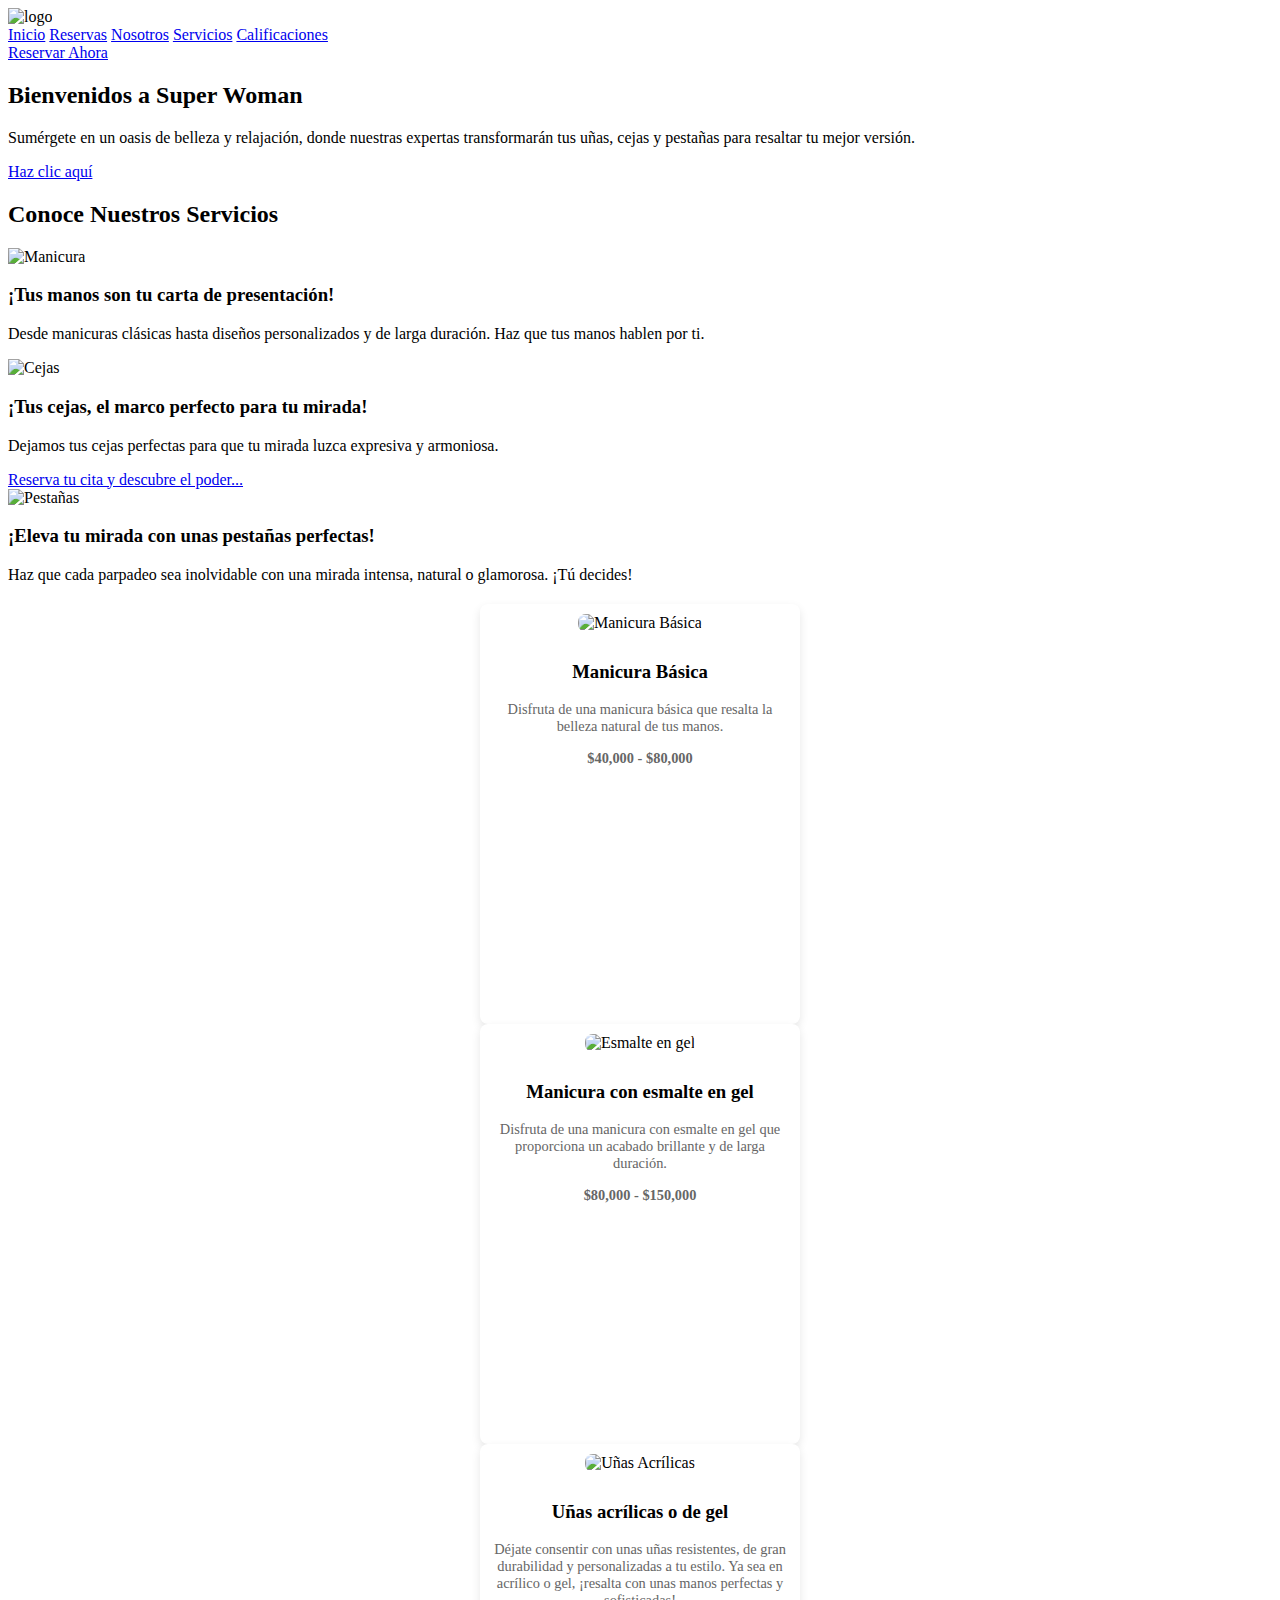
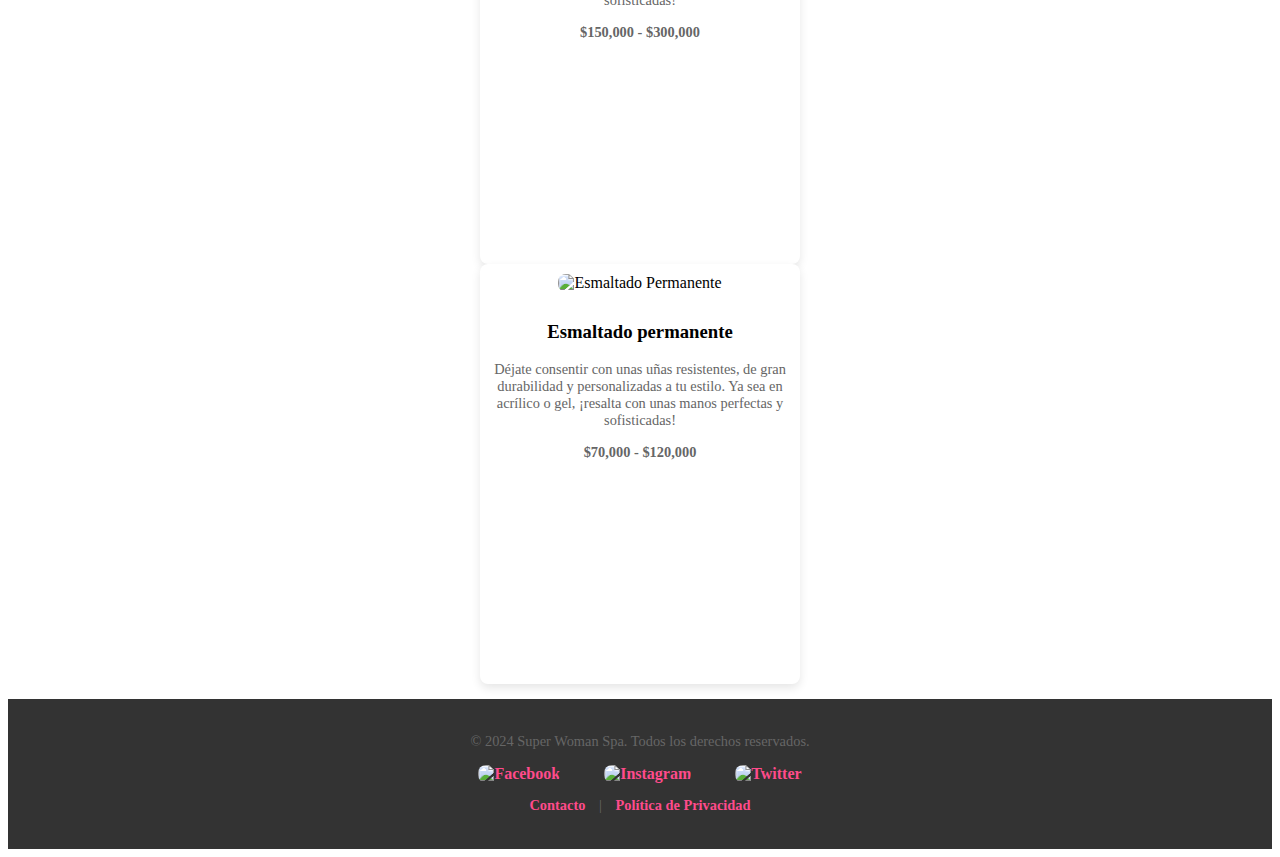
==== index.html @ af76f502 "Cambios en el CSS" ====
<!DOCTYPE html>
<html lang="es">
<head>
    <meta charset="UTF-8">
    <meta name="viewport" content="width=device-width, initial-scale=1.0">
    <title>Super Woman Spa</title>
    <link href="https://db.onlinewebfonts.com/c/a831675c355af267d4dade89bf89e1f2?family=F29LT+Riwaya+Italic" rel="stylesheet">
    <link href="https://db.onlinewebfonts.com/c/19124edd5c00bc200fbe44c474ad012f?family=Source+Serif+Pro" rel="stylesheet">
    <link rel="stylesheet" href="Estilos/estilos.css">
    </head>
<body>

<!-- Encabezado -->
<header>
    <img src="https://raw.githubusercontent.com/MontesTapiero/SuperWoman/refs/heads/main/img/logoTransparente.png" alt="logo">
    <nav>
        <a href="#inicio">Inicio</a>
        <a href="reservas1.html">Reservas</a>
        <a href="nosotros.html">Nosotros</a>
        <a href="servicios.html">Servicios</a>
        <a href="#calificaciones">Calificaciones</a>
    </nav>
    <a href="#reservar" class="btn-reservar">Reservar Ahora</a>
</header>
<!-- Hero Section -->
<nav class="hero">
    <div>
        
        <h2>Bienvenidos a Super Woman</h2>
        <p>Sumérgete en un oasis de belleza y relajación, donde nuestras expertas transformarán tus uñas, cejas y pestañas para resaltar tu mejor versión.</p>
        <a href="#servicios" class="btn-cta">Haz clic aquí</a>
    </div>
</nav>

<!-- Servicios -->
<section id="servicios" class="services-section">
    <h2>Conoce Nuestros Servicios</h2>
    <div class="service-container">
        <div class="service-item">
            <img src="https://raw.githubusercontent.com/MontesTapiero/SuperWoman/refs/heads/main/img/Esmalteconuñas.jpg" alt="Manicura">
            <div>
                <h3>¡Tus manos son tu carta de presentación!</h3>
                <p>Desde manicuras clásicas hasta diseños personalizados y de larga duración. Haz que tus manos hablen por ti.</p>
            </div>
        </div>
        <div class="service-item">
            <img src="https://raw.githubusercontent.com/MontesTapiero/SuperWoman/refs/heads/main/img/Cejas.jpg" alt="Cejas">
            <div>
                <h3>¡Tus cejas, el marco perfecto para tu mirada!</h3>
                <p>Dejamos tus cejas perfectas para que tu mirada luzca expresiva y armoniosa.</p>
                <a href="#reserva-cejas" class="btn-service">Reserva tu cita y descubre el poder...</a>
            </div>
        </div>
        <div class="service-item">
            <img src="https://raw.githubusercontent.com/MontesTapiero/SuperWoman/refs/heads/main/img/Pestañas.jpg" alt="Pestañas">
            <div>
                <h3>¡Eleva tu mirada con unas pestañas perfectas!</h3>
                <p>Haz que cada parpadeo sea inolvidable con una mirada intensa, natural o glamorosa. ¡Tú decides!</p>
            </div>
        </div>
    </div>
</section>
<section class="extra-services">
<section id="servicios" class="services-section">
    <div class="service-container">
        <div class="extra-service-item">
            <img src="https://raw.githubusercontent.com/MontesTapiero/SuperWoman/refs/heads/main/img/ManicureBasico.jpg" alt="Manicura Básica">
            <div>
                <h3>Manicura Básica</h3>
            <!-- Descripción del servicio -->
            <p>Disfruta de una manicura básica que resalta la belleza natural de tus manos.</p>
            <!-- Precio debajo del servicio -->
            <p class="price"><strong>$40,000 - $80,000</strong></p> 
            </div>
        </div>
        <div class="extra-service-item">
            <img src="https://raw.githubusercontent.com/MontesTapiero/SuperWoman/refs/heads/main/img/EsmalteenGel.jpg" alt="Esmalte en gel">
            <div>
                <h3>Manicura con esmalte en gel</h3>
            <!-- Descripción del servicio -->
            <p>Disfruta de una manicura con esmalte en gel que proporciona un acabado brillante y de larga duración.</p>
            <!-- Precio debajo del servicio -->
            <p class="price"><strong>$80,000 - $150,000</strong></p> 
            </div>
        </div>
        <div class="extra-service-item">
            <img src="https://raw.githubusercontent.com/MontesTapiero/SuperWoman/refs/heads/main/img/UñasAcrilicas1.jpg" alt="Uñas Acrílicas">
            <div>
                <h3>Uñas acrílicas o de gel</h3>
            <!-- Descripción del servicio -->
            <p>Déjate consentir con unas uñas resistentes, de gran durabilidad y personalizadas a tu estilo. Ya sea en acrílico o gel, ¡resalta con unas manos perfectas y sofisticadas!</p>
            <!-- Precio debajo del servicio -->
            <p class="price"><strong>$150,000 - $300,000</strong></p> 
            </div>
        </div>
        <div class="extra-service-item">
            <img src="https://raw.githubusercontent.com/MontesTapiero/SuperWoman/refs/heads/main/img/EsmaltadoPermanente.jpg" alt="Esmaltado Permanente">
            <div>
                <h3>Esmaltado permanente</h3>
            <!-- Descripción del servicio -->
            <p>Déjate consentir con unas uñas resistentes, de gran durabilidad y personalizadas a tu estilo. Ya sea en acrílico o gel, ¡resalta con unas manos perfectas y sofisticadas!</p>
            <!-- Precio debajo del servicio -->
            <p class="price"><strong>$70,000 - $120,000</strong></p> 
            </div>
        </div>
    </div>
</section>
<!-- Footer -->
<footer>
    <p>&copy; 2024 Super Woman Spa. Todos los derechos reservados.</p>
    <div class="social-icons">
        <a href="https://facebook.com" target="_blank"><img src="https://upload.wikimedia.org/wikipedia/commons/5/51/Facebook_f_logo_%282019%29.svg" alt="Facebook"></a>
        <a href="https://instagram.com" target="_blank"><img src="https://upload.wikimedia.org/wikipedia/commons/a/a5/Instagram_icon.png" alt="Instagram"></a>
        <a href="https://twitter.com" target="_blank"><img src="https://pbs.twimg.com/media/F1zrsq8XsAUU7Lw?format=jpg&name=large" alt="Twitter"></a>
    </div>
    <p><a href="mailto:contacto@superwomanspa.com">Contacto</a> | <a href="#politica-privacidad">Política de Privacidad</a></p>
</footer>
</body>
</html>
---- Estilos/estilos.css ----
/* Servicios adicionales */
.extra-services {
    display: flex; /* Contenedor flexible */
    gap: 15px; /* Espacio entre los elementos */
    justify-content: space-around; /* Distribuye los elementos de manera uniforme */
    margin-top: 20px; /* Espacio superior */
    flex-wrap: wrap; /* Permite que los elementos se ajusten en varias filas si es necesario */
}
.extra-services .extra-service-item {
    text-align: center; /* Centra el texto */
    background-color: #fff; /* Fondo blanco */
    padding: 10px; /* Relleno dentro del contenedor */
    border-radius: 8px; /* Bordes redondeados */
    width: 300px; /* Ancho fijo para cada elemento */
    height: 400px; /* Altura fija para cada elemento */
    box-shadow: 0 4px 10px rgba(0, 0, 0, 0.1); /* Sombra debajo del elemento */
}
.extra-services img {
    width: 100%; /* Imagen ocupa el ancho completo del contenedor */
    border-radius: 8px; /* Bordes redondeados */
    margin-bottom: 10px; /* Espacio debajo de la imagen */
    height: auto; /* Mantiene la proporción original */
}
.extra-services h4 {
    font-size: 1em; /* Tamaño de fuente */
    font-weight: bold; /* Texto en negrita */
    color: #333; /* Color del título */
}
.extra-services p {
    font-size: 0.9em; /* Tamaño de fuente */
    color: #666; /* Color del texto */
}

/* Estilos para el footer */
footer {
    background-color: #333; /* Fondo oscuro */
    color: #fff; /* Color del texto */
    text-align: center; /* Texto centrado */
    padding: 20px; /* Relleno del footer */
    position: relative; /* Posiciona el footer en relación a su contenedor */
    bottom: 0; /* Coloca el footer en la parte inferior */
    width: 100%; /* Ancho completo de la ventana */
}
footer a {
    color: #ff4b8b; /* Color de los enlaces */
    text-decoration: none; /* Sin subrayado */
    margin: 0 10px; /* Espacio lateral entre enlaces */
    font-weight: bold; /* Negrita */
}
footer a:hover {
    text-decoration: underline; /* Subrayado al pasar el cursor */
}
footer .social-icons img {
    width: 30px; /* Ancho de los íconos sociales */
    margin: 0 10px; /* Espacio entre íconos */
}

/* Navegación */
nav ul {
    display: flex; /* Lista de navegación en línea */
    list-style: none; /* Sin viñetas en la lista */
    padding: 0; /* Sin relleno */
    margin: 0; /* Sin margen */
}
nav ul li {
    margin-left: 20px; /* Espacio entre los elementos de la lista */
}
nav ul li a {
    text-decoration: none; /* Sin subrayado */
    color: #333; /* Color de los enlaces */
}

/* Imagen en Hero */
.hero img {
    width: 100%; /* Imagen ocupa el ancho completo del contenedor */
    height: auto; /* Mantiene la proporción original */
}

/* Texto en Hero */
.hero-text {
    position: absolute; /* Texto sobrepuesto en la imagen */
    top: 50%; /* Centrado verticalmente */
    left: 50%; /* Centrado horizontalmente */
    transform: translate(-50%, -50%); /* Ajusta el texto al centro */
    font-size: 36px; /* Tamaño de fuente */
    font-weight: bold; /* Texto en negrita */
}

/* Barra de búsqueda */
.search-bar {
    position: fixed; /* Barra de búsqueda fija en pantalla */
    top: 20px; /* Distancia desde la parte superior de la pantalla */
    right: 20px; /* Barra al borde derecho */
    display: flex; /* Elementos internos alineados en fila */
    background-color: #fff; /* Fondo blanco */
    border-radius: 20px; /* Bordes redondeados */
    padding: 5px 15px; /* Relleno dentro de la barra */
    box-shadow: 0 4px 8px rgba(0, 0, 0, 0.2); /* Sombra debajo de la barra */
    z-index: 1000; /* La coloca por encima de otros elementos */
    width: 250px; /* Ancho fijo */
}
.search-bar input {
    border: none; /* Sin borde */
    outline: none; /* Sin borde al hacer clic */
    padding: 8px; /* Relleno en el campo de entrada */
    font-size: 1em; /* Tamaño de fuente */
    width: 100%; /* Ocupa todo el ancho disponible */
}
.search-bar button {
    background-color: #ff4b8b; /* Color de fondo del botón */
    color: white; /* Color del texto */
    border: none; /* Sin borde */
    padding: 8px 15px; /* Relleno del botón */
    border-radius: 50%; /* Botón circular */
    cursor: pointer; /* Cursor en forma de mano */
    margin-left: 10px; /* Espacio a la izquierda del botón */
}
.search-bar button:hover {
    background-color: #e0437a; /* Color de fondo en hover */
}

/* Servicios */
.services {
    padding: 20px; /* Relleno de la sección */
    text-align: center; /* Texto centrado */
    display: flex; /* Contenedor flexible */
    flex-direction: column; /* Elementos en columna */
    padding: 1em; /* Relleno */
}
.services h2 {
    font-size: 24px; /* Tamaño de fuente */
    margin-bottom: 20px; /* Espacio debajo del título */
}
.services-container {
    display: flex; /* Contenedor flexible */
    justify-content: center; /* Centra los elementos */
    flex-wrap: wrap; /* Permite el ajuste en múltiples filas */
}
.service-card {
    margin: 10px; /* Espacio alrededor de la tarjeta */
    width: 120px; /* Ancho fijo */
    text-align: center; /* Texto centrado */
}
.service-card img {
    width: 100%; /* Imagen ocupa el ancho completo */
    height: auto; /* Mantiene la proporción */
    border-radius: 10px; /* Bordes redondeados */
}
.service-card p {
    margin-top: 10px; /* Espacio superior */
    font-weight: bold; /* Texto en negrita */
}
.service-details {
    display: flex; /* Contenedor flexible */
    flex-direction: column; /* Elementos en columna */
    align-items: center; /* Alineación centrada */
    margin: 20px 0; /* Espacio vertical alrededor */
}
.service-details .detail {
    background-color: #fff; /* Fondo blanco */
    display: flex; /* Contenedor flexible */
    border-radius: 10px; /* Bordes redondeados */
    overflow: hidden; /* Oculta el contenido desbordado */
    box-shadow: 0 4px 8px rgba(0, 0, 0, 0.2); /* Sombra */
    margin: 10px 0; /* Espacio vertical */
    width: 80%; /* Ancho del contenedor */
}
.service-details img {
    width: 40%; /* Imagen ocupa el 40% del ancho */
    height: auto; /* Mantiene la proporción */
    object-fit: cover; /* Ajusta la imagen a su contenedor */
}
.service-text {
    padding: 15px; /* Relleno de texto */
    width: 60%; /* Texto ocupa el 60% del contenedor */
}
.service-text h3 {
    margin: 0; /* Sin margen superior */
    font-size: 18px; /* Tamaño de fuente */
    color: #333; /* Color del texto */
}
.service-text p {
    font-size: 14px; /* Tamaño de fuente */
    color: #555; /* Color del texto */
}

/* Paginación */
.pagination {
    display: flex; /* Contenedor flexible */
    justify-content: center; /* Centra los elementos */
    margin: 20px 0; /* Espacio alrededor */
}
.pagination a {
    margin: 0 5px; /* Espacio lateral entre enlaces */
    padding: 8px 12px; /* Relleno de cada enlace */
    border: 1px solid #ddd; /* Borde del enlace */
    color: #333; /* Color del texto */
    text-decoration: none; /* Sin subrayado */
    border-radius: 5px; /* Bordes redondeados */
}
.pagination a.active {
    background-color: #ff0077; /* Color de fondo para el enlace activo */
    color: white; /* Color del texto del enlace activo */
}

/* Barra de navegación */
.navbar {
    display: flex; /* Elementos alineados en fila */
    justify-content: space-between; /* Espacio entre los extremos */
    background-color: #333; /* Fondo oscuro */
    padding: 15px 30px; /* Relleno en los extremos */
}
.navbar a {
    color: #fff; /* Color del texto */
    text-decoration: none; /* Sin subrayado */
    padding: 10px 20px; /* Relleno alrededor del enlace */
}
.navbar a:hover {
    background-color: #444; /* Color de fondo en hover */
    border-radius: 5px; /* Bordes redondeados al pasar el cursor */
}

/* Calendario */
.calendar {
    display: grid; /* Contenedor en cuadrícula */
    grid-template-columns: repeat(7, 1fr); /* 7 columnas de igual tamaño */
    gap: 10px; /* Espacio entre los elementos */
    padding: 20px; /* Relleno de la sección */
    background-color: #f7f7f7; /* Fondo claro */
    border-radius: 8px; /* Bordes redondeados */
}
.calendar .day {
    text-align: center; /* Texto centrado */
    padding: 15px; /* Relleno dentro del día */
    background-color: #fff; /* Fondo blanco */
    border-radius: 5px; /* Bordes redondeados */
    box-shadow: 0 2px 5px rgba(0, 0, 0, 0.1); /* Sombra leve */
}
.calendar .day.today {
    background-color: #ff4b8b; /* Fondo para el día actual */
    color: #fff; /* Color del texto en el día actual */
}

/* Breadcrumb (Ruta de navegación) */
.breadcrumb {
    display: flex; /* Contenedor flexible */
    align-items: center; /* Alinea los elementos verticalmente */
    padding: 10px 0; /* Relleno vertical */
    list-style: none; /* Sin viñetas */
}
.breadcrumb li {
    color: #333; /* Color del texto */
    font-size: 0.9em; /* Tamaño de fuente */
}
.breadcrumb li + li::before {
    content: ">"; /* Separador entre elementos */
    margin: 0 5px; /* Espacio alrededor del separador */
    color: #999; /* Color del separador */
}

/* Botones */
.button-primary {
    background-color: #ff0077; /* Fondo principal */
    color: #fff; /* Color del texto */
    border: none; /* Sin borde */
    padding: 10px 20px; /* Relleno dentro del botón */
    border-radius: 25px; /* Bordes redondeados */
    cursor: pointer; /* Cursor en forma de mano */
    font-size: 1em; /* Tamaño de fuente */
}
.button-primary:hover {
    background-color: #e0437a; /* Fondo en hover */
}
.button-secondary {
    background-color: #333; /* Fondo secundario */
    color: #fff; /* Color del texto */
    border: none; /* Sin borde */
    padding: 10px 20px; /* Relleno dentro del botón */
    border-radius: 25px; /* Bordes redondeados */
    cursor: pointer; /* Cursor en forma de mano */
    font-size: 1em; /* Tamaño de fuente */
}
.button-secondary:hover {
    background-color: #444; /* Fondo en hover */
}

/* Formularios */
.form-group {
    display: flex; /* Contenedor flexible */
    flex-direction: column; /* Elementos en columna */
    margin-bottom: 15px; /* Espacio debajo de cada grupo */
}
.form-group label {
    margin-bottom: 5px; /* Espacio debajo de la etiqueta */
    font-weight: bold; /* Texto en negrita */
    color: #333; /* Color de la etiqueta */
}
.form-group input,
.form-group textarea,
.form-group select {
    padding: 10px; /* Relleno interno */
    border: 1px solid #ddd; /* Borde gris claro */
    border-radius: 5px; /* Bordes redondeados */
    font-size: 1em; /* Tamaño de fuente */
}
.form-group input:focus,
.form-group textarea:focus,
.form-group select:focus {
    border-color: #ff4b8b; /* Borde en foco */
    outline: none; /* Sin borde adicional en foco */
}

/* Mensajes de alerta */
.alert {
    padding: 15px; /* Relleno del mensaje */
    margin-bottom: 20px; /* Espacio inferior */
    border-radius: 5px; /* Bordes redondeados */
    color: #fff; /* Color del texto */
}
.alert-success {
    background-color: #28a745; /* Fondo de éxito */
}
.alert-warning {
    background-color: #ffc107; /* Fondo de advertencia */
}
.alert-danger {
    background-color: #dc3545; /* Fondo de error */
}
.alert-info {
    background-color: #17a2b8; /* Fondo de información */
}

/* Tarjetas */
.card {
    background-color: #fff; /* Fondo blanco */
    border-radius: 8px; /* Bordes redondeados */
    box-shadow: 0 4px 8px rgba(0, 0, 0, 0.1); /* Sombra */
    padding: 20px; /* Relleno */
    margin: 10px; /* Margen alrededor de la tarjeta */
}
.card-title {
    font-size: 1.2em; /* Tamaño de fuente del título */
    font-weight: bold; /* Título en negrita */
    margin-bottom: 10px; /* Espacio inferior del título */
    color: #333; /* Color del título */
}
.card-content {
    font-size: 0.9em; /* Tamaño de fuente del contenido */
    color: #666; /* Color del texto */
}
.card-footer {
    text-align: right; /* Alineación a la derecha */
    margin-top: 15px; /* Espacio superior */
}
.card-footer a {
    color: #ff4b8b; /* Color del enlace en el footer */
    text-decoration: none; /* Sin subrayado */
}

/* Media queries para adaptabilidad */
@media (max-width: 768px) {
    .navbar {
        flex-direction: column; /* Elementos en columna en pantallas pequeñas */
        align-items: center; /* Centrados horizontalmente */
    }
    .extra-services {
        flex-direction: column; /* Elementos en columna */
    }
    .services-container {
        flex-direction: column; /* Elementos en columna */
    }
    .service-details {
        flex-direction: column; /* Elementos en columna */
    }
}

/* Estilo básico para la tabla */
table {
    width: 60%; /* Ancho de la tabla en el 60% del contenedor */
    height: 20px; /* Altura mínima */
    border-collapse: collapse; /* Elimina los espacios entre celdas */
    margin: 50px auto 0px auto; /* Centra la tabla horizontalmente y le da margen superior */
    font-family: Arial, sans-serif; /* Fuente de la tabla */
    cursor: pointer; /* Cambia el cursor al pasar el ratón */
}
th, td {
    border: 1px solid #ddd; /* Borde claro alrededor de cada celda */
    text-align: left; /* Alinea el texto a la izquierda */
    padding: 10px; /* Relleno interno en las celdas */
    font-size: 14px; /* Tamaño de fuente */
}
th {
    background-color: #e0437a; /* Color de fondo de las celdas de encabezado */
    color: white; /* Texto blanco en el encabezado */
}
td {
    background-color: #60a3bc; /* Fondo de las celdas de datos */
    color: #e0437a; /* Color del texto */
    width: 150%; /* Ancho específico */
}

/* Asegura que los días y horarios se distribuyan de forma apropiada */
td span {
    display: inline-table; /* Los elementos internos se organizan en tabla */
}

/* Estilo para las filas alternadas */
tr:nth-child(even) {
    background-color: #f2f2f2; /* Fondo claro para filas pares */
}

/* Resalta la fila al pasar el ratón */
tr:hover {
    background-color: #60a3bc; /* Fondo azul en hover */
    color: #fff; /* Texto blanco en hover */
}
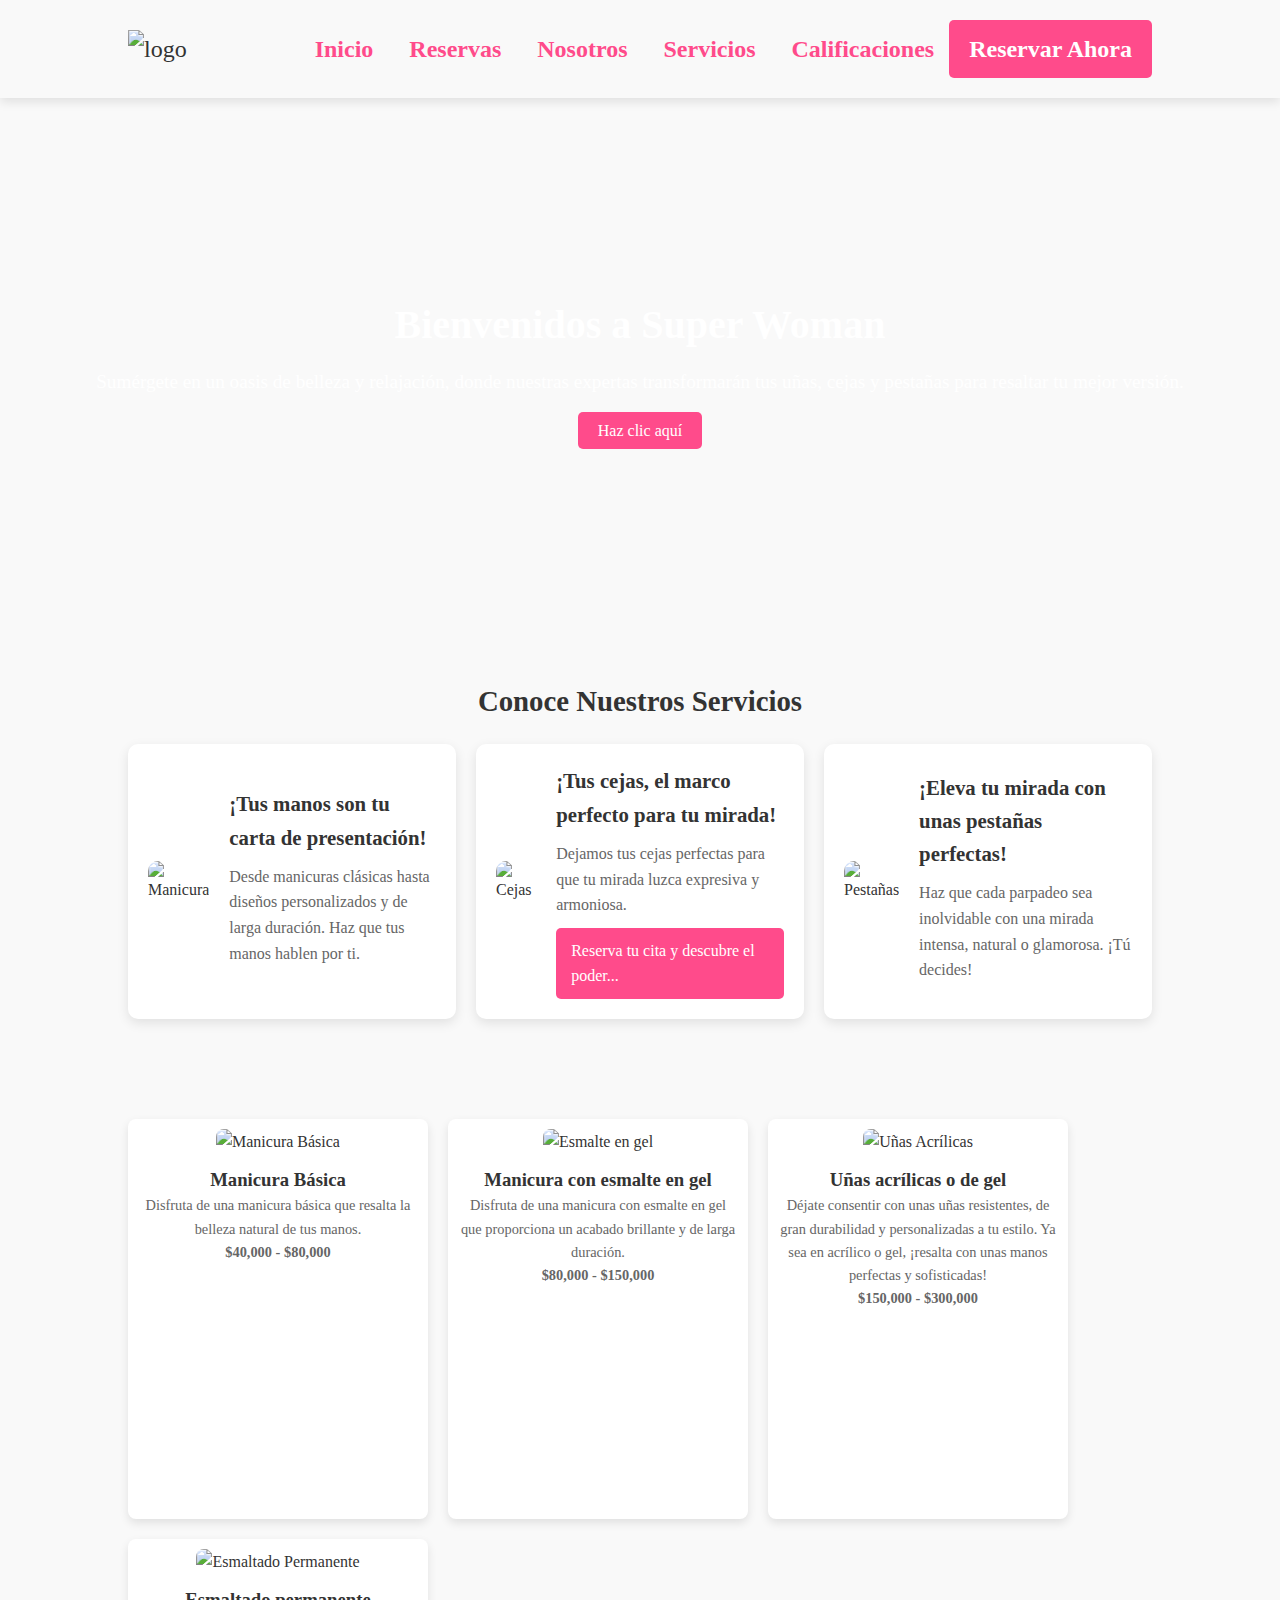
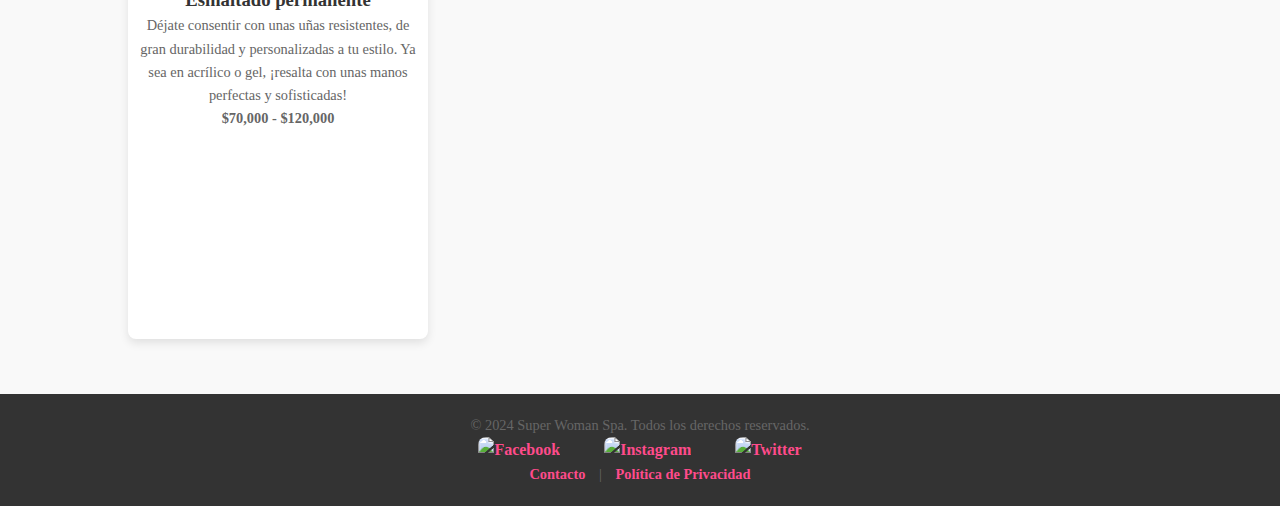
==== commit 4f388892: "imagen nosotros" ====
--- a/index.html
+++ b/index.html
@@ -14,11 +14,11 @@
 <header>
     <img src="https://raw.githubusercontent.com/MontesTapiero/SuperWoman/refs/heads/main/img/logoTransparente.png" alt="logo">
     <nav>
-        <a href="#inicio">Inicio</a>
+        <a href="index.html">Inicio</a>
         <a href="reservas1.html">Reservas</a>
         <a href="nosotros.html">Nosotros</a>
         <a href="servicios.html">Servicios</a>
-        <a href="#calificaciones">Calificaciones</a>
+        <a href="calificaciones.html">Calificaciones</a>
     </nav>
     <a href="#reservar" class="btn-reservar">Reservar Ahora</a>
 </header>
@@ -116,5 +116,4 @@
     <p><a href="mailto:contacto@superwomanspa.com">Contacto</a> | <a href="#politica-privacidad">Política de Privacidad</a></p>
 </footer>
 </body>
-</html>
-
+</html>--- a/Estilos/estilos.css
+++ b/Estilos/estilos.css
@@ -1,3 +1,201 @@
+* {
+    box-sizing: border-box; /* Ajusta el tamaño de los elementos para incluir el padding y el borde en el ancho total */
+    margin: 0; /* Elimina el margen predeterminado de todos los elementos */
+    padding: 0; /* Elimina el relleno predeterminado de todos los elementos */
+}
+body {
+    font-family: "F29LT Riwaya Italic"; /* Define la fuente principal para el cuerpo del documento */
+    background-color: #f9f9f9; /* Color de fondo para toda la página */
+    color: #333; /* Color de texto general */
+    line-height: 1.6; /* Altura de línea para mejorar la legibilidad */
+}
+p {
+    font-family: "Source Serif Pro"; /* Fuente específica para los párrafos */
+}
+
+/* Encabezado */
+header {
+    font-size: 24px; /* Tamaño de fuente para el encabezado */
+    display: flex; /* Define un diseño de contenedor flexible */
+    justify-content: space-between; /* Espacia los elementos en los extremos del contenedor */
+    align-items: center; /* Alinea verticalmente los elementos al centro */
+    padding: 20px 10%; /* Relleno alrededor del encabezado, con márgenes laterales del 10% */
+    background: transparent; /* Hace que el fondo sea completamente transparente */
+    box-shadow: 0 4px 10px rgba(0, 0, 0, 0.1); /* Sombra sutil debajo del encabezado */
+    position: static;
+    top: 0; /* Fija el encabezado en la parte superior de la página */
+    left: 0; /* Alinea el encabezado al borde izquierdo */
+    width: 100%; /* Ocupa todo el ancho de la ventana */
+    z-index: 1000; /* Garantiza que el encabezado esté por encima de otros elementos */
+}
+header h1 {
+    font-size: 1.5em; /* Tamaño de fuente para el título en el encabezado */
+    font-weight: bold; /* Estilo de fuente en negrita */
+    color: #333; /* Color del título */
+}
+header nav {
+    margin-left: auto; /* Empuja el elemento nav hacia la izquierda */
+}
+header nav a {
+    margin: 0 15px; /* Espacio entre los enlaces de navegación */
+    text-decoration: none; /* Quita el subrayado de los enlaces */
+    color: #ff4b8b; /* Color de los enlaces de navegación */
+    font-weight: bold; /* Estilo de fuente en negrita */
+}
+header img {
+    max-width: 100%; /* Ajusta la imagen a su contenedor */
+    height: auto; /* Mantiene la proporción original de la imagen */
+    margin-right: 20px; /* Espacio entre el logo y la navegación */
+}
+.btn-reservar {
+    padding: 10px 20px; /* Relleno del botón */
+    background-color: #ff4b8b; /* Color de fondo */
+    color: #fff; /* Color del texto */
+    border: none; /* Elimina el borde */
+    border-radius: 5px; /* Bordes redondeados */
+    cursor: pointer; /* Muestra el puntero en forma de mano */
+    text-decoration: none; /* Sin subrayado */
+    font-weight: bold; /* Texto en negrita */
+}
+
+/* Hero */
+.hero {
+    background-image: url('https://raw.githubusercontent.com/MontesTapiero/SuperWoman/refs/heads/main/img/PrincipalSPA.jpg'); /* Imagen de fondo */
+    background-size: cover; /* La imagen cubre toda la sección */
+    background-position: center; /* Centra la imagen */
+    height: 60vh; /* Altura del 60% de la ventana */
+    display: flex; /* Diseño flexible */
+    align-items: center; /* Alineación vertical centrada */
+    justify-content: center; /* Alineación horizontal centrada */
+    color: #fff; /* Color del texto */
+    text-align: center; /* Texto centrado */
+    padding: 20px; /* Relleno de la sección */
+}
+.hero .hero-image {
+    position: absolute; /* Posiciona la imagen en relación al contenedor */
+    top: 0; /* Alineación superior */
+    left: 0; /* Alineación izquierda */
+    width: 100%; /* Ancho completo */
+    height: 100%; /* Altura completa */
+    object-fit: cover; /* Cubre toda el área del contenedor */
+    z-index: -1; /* Coloca la imagen en el fondo */
+}
+.hero h2 {
+    font-size: 2.5em; /* Tamaño de fuente para el título */
+    font-weight: bold; /* Negrita */
+    margin-bottom: 10px; /* Espacio debajo del título */
+}
+.hero p {
+    font-size: 1.2em; /* Tamaño de fuente para el párrafo */
+    margin-bottom: 20px; /* Espacio debajo del párrafo */
+    color: #fff; /* Color del texto */
+}
+.hero .btn-cta {
+    padding: 10px 20px; /* Relleno del botón */
+    background-color: #ff4b8b; /* Color de fondo */
+    color: #fff; /* Color del texto */
+    border: none; /* Sin borde */
+    border-radius: 5px; /* Bordes redondeados */
+    cursor: pointer; /* Cursor en forma de mano */
+    text-decoration: none; /* Sin subrayado */
+}
+
+/* Jungla */
+.jungla {
+    background-image: url('https://raw.githubusercontent.com/MontesTapiero/SuperWoman/refs/heads/main/img/nosotros.jpg'); /* Imagen de fondo */
+    background-size: cover; /* La imagen cubre toda la sección */
+    background-position: center; /* Centra la imagen */
+    height: 60vh; /* Altura del 60% de la ventana */
+    display: flex; /* Diseño flexible */
+    align-items: center; /* Alineación vertical centrada */
+    justify-content: center; /* Alineación horizontal centrada */
+    color: #fff; /* Color del texto */
+    text-align: center; /* Texto centrado */
+    padding: 20px; /* Relleno de la sección */
+}
+.jungla .jungla-image {
+    position: absolute; /* Posiciona la imagen en relación al contenedor */
+    top: 0; /* Alineación superior */
+    left: 0; /* Alineación izquierda */
+    width: 100%; /* Ancho completo */
+    height: 100%; /* Altura completa */
+    object-fit: cover; /* Cubre toda el área del contenedor */
+    z-index: -1; /* Coloca la imagen en el fondo */
+}
+.jungla h2 {
+    font-size: 2.5em; /* Tamaño de fuente para el título */
+    font-weight: bold; /* Negrita */
+    margin-bottom: 10px; /* Espacio debajo del título */
+}
+.jungla p {
+    font-size: 1.2em; /* Tamaño de fuente para el párrafo */
+    margin-bottom: 20px; /* Espacio debajo del párrafo */
+    color: #fff; /* Color del texto */
+}
+.jungla .btn-cta {
+    padding: 10px 20px; /* Relleno del botón */
+    background-color: #ff4b8b; /* Color de fondo */
+    color: #fff; /* Color del texto */
+    border: none; /* Sin borde */
+    border-radius: 5px; /* Bordes redondeados */
+    cursor: pointer; /* Cursor en forma de mano */
+    text-decoration: none; /* Sin subrayado */
+}
+
+/* Sección de servicios */
+.services-section {
+    padding: 40px 10%; /* Relleno para la sección */
+    text-align: center; /* Texto centrado */
+}
+.services-section h2 {
+    font-size: 1.8em; /* Tamaño de fuente */
+    margin-bottom: 20px; /* Espacio debajo del título */
+    font-weight: bold; /* Negrita */
+    color: #333; /* Color del título */
+}
+.service-container {
+    display: flex; /* Contenedor flexible */
+    flex-wrap: wrap; /* Permite que los elementos se ajusten en múltiples filas */
+    gap: 20px; /* Espacio entre los elementos */
+}
+.service-item {
+    background-color: #fff; /* Fondo blanco */
+    border-radius: 10px; /* Bordes redondeados */
+    flex: 1 1 calc(33.333% - 20px); /* Elementos con ancho ajustable */
+    padding: 20px; /* Relleno del contenedor */
+    box-shadow: 0 4px 12px rgba(0, 0, 0, 0.1); /* Sombra del contenedor */
+    text-align: left; /* Texto alineado a la izquierda */
+    display: flex; /* Contenedor flexible */
+    align-items: center; /* Elementos centrados verticalmente */
+    gap: 20px; /* Espacio entre los elementos internos */
+}
+.service-item img {
+    width: 30%; /* Ancho del 30% del contenedor */
+    height: auto; /* Mantiene la proporción */
+    border-radius: 10px; /* Bordes redondeados */
+    max-width: 100%; /* Limita el ancho al contenedor */
+}
+.service-item h3 {
+    font-size: 1.3em; /* Tamaño de fuente */
+    font-weight: bold; /* Negrita */
+    margin-bottom: 10px; /* Espacio debajo del título */
+    color: #333; /* Color del título */
+}
+.service-item p {
+    font-size: 1em; /* Tamaño de fuente */
+    color: #666; /* Color del texto */
+    margin-bottom: 10px; /* Espacio debajo del párrafo */
+}
+.btn-service {
+    background-color: #ff4b8b; /* Color de fondo */
+    color: #fff; /* Color del texto */
+    padding: 10px 15px; /* Relleno del botón */
+    border: none; /* Sin borde */
+    border-radius: 5px; /* Bordes redondeados */
+    cursor: pointer; /* Cursor en forma de mano */
+    text-decoration: none; /* Sin subrayado */
+    display: inline-block; /* Se comporta como un bloque en línea */
+}
 /* Servicios adicionales */
 .extra-services {
     display: flex; /* Contenedor flexible */
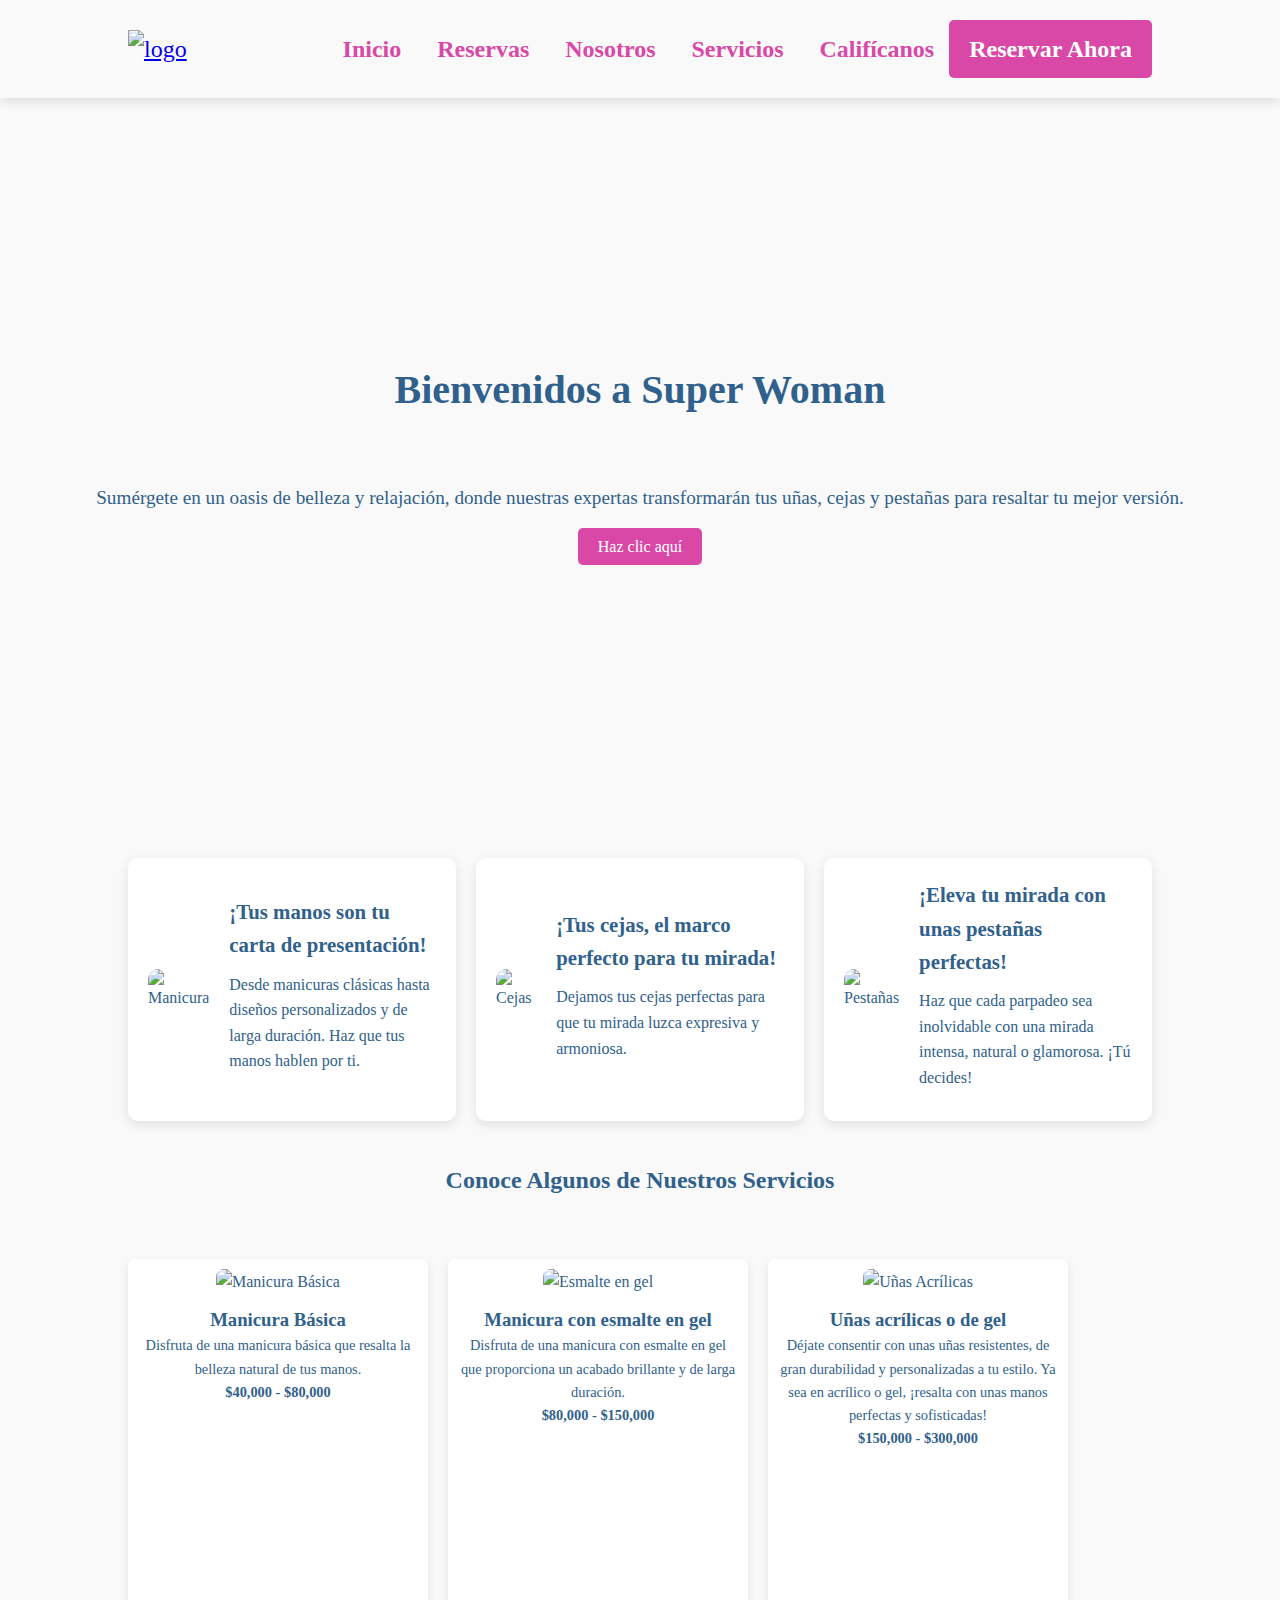
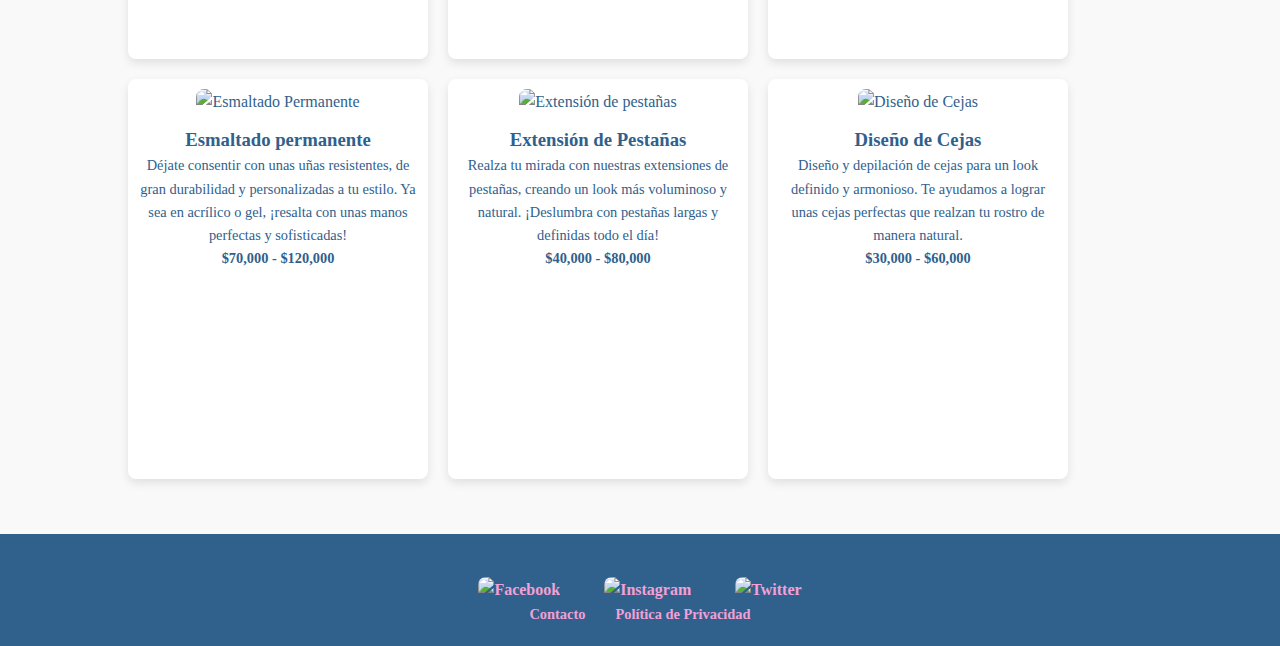
==== commit a9825c38: "cambio de inicio por index.html" ====
--- a/index.html
+++ b/index.html
@@ -1,119 +1,149 @@
-<!DOCTYPE html>
-<html lang="es">
-<head>
-    <meta charset="UTF-8">
-    <meta name="viewport" content="width=device-width, initial-scale=1.0">
-    <title>Super Woman Spa</title>
-    <link href="https://db.onlinewebfonts.com/c/a831675c355af267d4dade89bf89e1f2?family=F29LT+Riwaya+Italic" rel="stylesheet">
-    <link href="https://db.onlinewebfonts.com/c/19124edd5c00bc200fbe44c474ad012f?family=Source+Serif+Pro" rel="stylesheet">
-    <link rel="stylesheet" href="Estilos/estilos.css">
-    </head>
-<body>
-
-<!-- Encabezado -->
-<header>
-    <img src="https://raw.githubusercontent.com/MontesTapiero/SuperWoman/refs/heads/main/img/logoTransparente.png" alt="logo">
-    <nav>
-        <a href="index.html">Inicio</a>
-        <a href="reservas1.html">Reservas</a>
-        <a href="nosotros.html">Nosotros</a>
-        <a href="servicios.html">Servicios</a>
-        <a href="calificaciones.html">Calificaciones</a>
-    </nav>
-    <a href="#reservar" class="btn-reservar">Reservar Ahora</a>
-</header>
-<!-- Hero Section -->
-<nav class="hero">
-    <div>
-        
-        <h2>Bienvenidos a Super Woman</h2>
-        <p>Sumérgete en un oasis de belleza y relajación, donde nuestras expertas transformarán tus uñas, cejas y pestañas para resaltar tu mejor versión.</p>
-        <a href="#servicios" class="btn-cta">Haz clic aquí</a>
-    </div>
-</nav>
-
-<!-- Servicios -->
-<section id="servicios" class="services-section">
-    <h2>Conoce Nuestros Servicios</h2>
-    <div class="service-container">
-        <div class="service-item">
-            <img src="https://raw.githubusercontent.com/MontesTapiero/SuperWoman/refs/heads/main/img/Esmalteconuñas.jpg" alt="Manicura">
-            <div>
-                <h3>¡Tus manos son tu carta de presentación!</h3>
-                <p>Desde manicuras clásicas hasta diseños personalizados y de larga duración. Haz que tus manos hablen por ti.</p>
-            </div>
-        </div>
-        <div class="service-item">
-            <img src="https://raw.githubusercontent.com/MontesTapiero/SuperWoman/refs/heads/main/img/Cejas.jpg" alt="Cejas">
-            <div>
-                <h3>¡Tus cejas, el marco perfecto para tu mirada!</h3>
-                <p>Dejamos tus cejas perfectas para que tu mirada luzca expresiva y armoniosa.</p>
-                <a href="#reserva-cejas" class="btn-service">Reserva tu cita y descubre el poder...</a>
-            </div>
-        </div>
-        <div class="service-item">
-            <img src="https://raw.githubusercontent.com/MontesTapiero/SuperWoman/refs/heads/main/img/Pestañas.jpg" alt="Pestañas">
-            <div>
-                <h3>¡Eleva tu mirada con unas pestañas perfectas!</h3>
-                <p>Haz que cada parpadeo sea inolvidable con una mirada intensa, natural o glamorosa. ¡Tú decides!</p>
-            </div>
-        </div>
-    </div>
-</section>
-<section class="extra-services">
-<section id="servicios" class="services-section">
-    <div class="service-container">
-        <div class="extra-service-item">
-            <img src="https://raw.githubusercontent.com/MontesTapiero/SuperWoman/refs/heads/main/img/ManicureBasico.jpg" alt="Manicura Básica">
-            <div>
-                <h3>Manicura Básica</h3>
-            <!-- Descripción del servicio -->
-            <p>Disfruta de una manicura básica que resalta la belleza natural de tus manos.</p>
-            <!-- Precio debajo del servicio -->
-            <p class="price"><strong>$40,000 - $80,000</strong></p> 
-            </div>
-        </div>
-        <div class="extra-service-item">
-            <img src="https://raw.githubusercontent.com/MontesTapiero/SuperWoman/refs/heads/main/img/EsmalteenGel.jpg" alt="Esmalte en gel">
-            <div>
-                <h3>Manicura con esmalte en gel</h3>
-            <!-- Descripción del servicio -->
-            <p>Disfruta de una manicura con esmalte en gel que proporciona un acabado brillante y de larga duración.</p>
-            <!-- Precio debajo del servicio -->
-            <p class="price"><strong>$80,000 - $150,000</strong></p> 
-            </div>
-        </div>
-        <div class="extra-service-item">
-            <img src="https://raw.githubusercontent.com/MontesTapiero/SuperWoman/refs/heads/main/img/UñasAcrilicas1.jpg" alt="Uñas Acrílicas">
-            <div>
-                <h3>Uñas acrílicas o de gel</h3>
-            <!-- Descripción del servicio -->
-            <p>Déjate consentir con unas uñas resistentes, de gran durabilidad y personalizadas a tu estilo. Ya sea en acrílico o gel, ¡resalta con unas manos perfectas y sofisticadas!</p>
-            <!-- Precio debajo del servicio -->
-            <p class="price"><strong>$150,000 - $300,000</strong></p> 
-            </div>
-        </div>
-        <div class="extra-service-item">
-            <img src="https://raw.githubusercontent.com/MontesTapiero/SuperWoman/refs/heads/main/img/EsmaltadoPermanente.jpg" alt="Esmaltado Permanente">
-            <div>
-                <h3>Esmaltado permanente</h3>
-            <!-- Descripción del servicio -->
-            <p>Déjate consentir con unas uñas resistentes, de gran durabilidad y personalizadas a tu estilo. Ya sea en acrílico o gel, ¡resalta con unas manos perfectas y sofisticadas!</p>
-            <!-- Precio debajo del servicio -->
-            <p class="price"><strong>$70,000 - $120,000</strong></p> 
-            </div>
-        </div>
-    </div>
-</section>
-<!-- Footer -->
-<footer>
-    <p>&copy; 2024 Super Woman Spa. Todos los derechos reservados.</p>
-    <div class="social-icons">
-        <a href="https://facebook.com" target="_blank"><img src="https://upload.wikimedia.org/wikipedia/commons/5/51/Facebook_f_logo_%282019%29.svg" alt="Facebook"></a>
-        <a href="https://instagram.com" target="_blank"><img src="https://upload.wikimedia.org/wikipedia/commons/a/a5/Instagram_icon.png" alt="Instagram"></a>
-        <a href="https://twitter.com" target="_blank"><img src="https://pbs.twimg.com/media/F1zrsq8XsAUU7Lw?format=jpg&name=large" alt="Twitter"></a>
-    </div>
-    <p><a href="mailto:contacto@superwomanspa.com">Contacto</a> | <a href="#politica-privacidad">Política de Privacidad</a></p>
-</footer>
-</body>
+<!DOCTYPE html>
+<html lang="es">
+<head>
+    <meta charset="UTF-8">
+    <meta name="viewport" content="width=device-width, initial-scale=1.0">
+    <title>Super Woman Spa</title>
+    <link href="https://db.onlinewebfonts.com/c/a831675c355af267d4dade89bf89e1f2?family=F29LT+Riwaya+Italic" rel="stylesheet">
+    <link href="https://db.onlinewebfonts.com/c/19124edd5c00bc200fbe44c474ad012f?family=Source+Serif+Pro" rel="stylesheet">
+    <link rel="stylesheet" href="Estilos/estilos.css">
+    </head>
+
+    <style> 
+        h2 {
+            text-align: center;
+        }
+    </style>
+<body>
+
+<!-- Encabezado -->
+<header>
+    <a href="Inicio.html">
+    <img src="https://raw.githubusercontent.com/MontesTapiero/SuperWoman/refs/heads/main/img/logoTransparente.png" alt="logo" width="160vh"> 
+    </a>
+    <nav>
+        <a href="index.html">Inicio</a>
+        <a href="Reservas.html">Reservas</a>
+        <a href="Nosotros.html">Nosotros</a>
+        <a href="Servicios.html">Servicios</a>
+        <a href="Calificanos.html">Califícanos</a>
+    </nav>
+    <a href="Reservas.html" class="btn-reservar">Reservar Ahora</a>
+</header>
+<!-- Hero Section -->
+<nav class="hero">
+    <div>
+        
+        <h2>Bienvenidos a Super Woman</h2><br><br>
+        <p>Sumérgete en un oasis de belleza y relajación, donde nuestras expertas transformarán tus uñas, cejas y pestañas para resaltar tu mejor versión.</p>
+        <a href="Reservas.html" class="btn-cta">Haz clic aquí</a>
+    </div>
+</nav>
+
+<!-- Servicios -->
+<section id="servicios" class="services-section">
+
+    <div class="service-container">
+        <div class="service-item">
+            <img src="https://raw.githubusercontent.com/MontesTapiero/SuperWoman/refs/heads/main/img/Esmalteconuñas.jpg" alt="Manicura">
+            <div>
+                <h3>¡Tus manos son tu carta de presentación!</h3>
+                <p>Desde manicuras clásicas hasta diseños personalizados y de larga duración. Haz que tus manos hablen por ti.</p>
+            </div>
+        </div>
+        <div class="service-item">
+            <img src="https://raw.githubusercontent.com/MontesTapiero/SuperWoman/refs/heads/main/img/Cejas.jpg" alt="Cejas">
+            <div>
+                <h3>¡Tus cejas, el marco perfecto para tu mirada!</h3>
+                <p>Dejamos tus cejas perfectas para que tu mirada luzca expresiva y armoniosa.</p>
+            </div>
+        </div>
+        <div class="service-item">
+            <img src="https://raw.githubusercontent.com/MontesTapiero/SuperWoman/refs/heads/main/img/Pestañas.jpg" alt="Pestañas">
+            <div>
+                <h3>¡Eleva tu mirada con unas pestañas perfectas!</h3>
+                <p>Haz que cada parpadeo sea inolvidable con una mirada intensa, natural o glamorosa. ¡Tú decides!</p>
+            </div>
+        </div>
+    </div>
+</section>
+
+<h2>Conoce Algunos de Nuestros Servicios</h2>
+
+<section class="extra-services">
+<section id="servicios" class="services-section">
+    <div class="service-container">
+        <div class="extra-service-item">
+            <img src="https://raw.githubusercontent.com/MontesTapiero/SuperWoman/refs/heads/main/img/ManicureBasico.jpg" alt="Manicura Básica">
+            <div>
+                <h3>Manicura Básica</h3>
+            <!-- Descripción del servicio -->
+            <p>Disfruta de una manicura básica que resalta la belleza natural de tus manos.</p>
+            <!-- Precio debajo del servicio -->
+            <p class="price"><strong>$40,000 - $80,000</strong></p> 
+            </div>
+        </div>
+        <div class="extra-service-item">
+            <img src="https://raw.githubusercontent.com/MontesTapiero/SuperWoman/refs/heads/main/img/EsmalteenGel.jpg" alt="Esmalte en gel">
+            <div>
+                <h3>Manicura con esmalte en gel</h3>
+            <!-- Descripción del servicio -->
+            <p>Disfruta de una manicura con esmalte en gel que proporciona un acabado brillante y de larga duración.</p>
+            <!-- Precio debajo del servicio -->
+            <p class="price"><strong>$80,000 - $150,000</strong></p> 
+            </div>
+        </div>
+        <div class="extra-service-item">
+            <img src="https://raw.githubusercontent.com/MontesTapiero/SuperWoman/refs/heads/main/img/UñasAcrilicas1.jpg" alt="Uñas Acrílicas">
+            <div>
+                <h3>Uñas acrílicas o de gel</h3>
+            <!-- Descripción del servicio -->
+            <p>Déjate consentir con unas uñas resistentes, de gran durabilidad y personalizadas a tu estilo. Ya sea en acrílico o gel, ¡resalta con unas manos perfectas y sofisticadas!</p>
+            <!-- Precio debajo del servicio -->
+            <p class="price"><strong>$150,000 - $300,000</strong></p> 
+            </div>
+        </div>
+        <div class="extra-service-item">
+            <img src="https://raw.githubusercontent.com/MontesTapiero/SuperWoman/refs/heads/main/img/EsmaltadoPermanente.jpg" alt="Esmaltado Permanente">
+            <div>
+                <h3>Esmaltado permanente</h3>
+            <!-- Descripción del servicio -->
+            <p>Déjate consentir con unas uñas resistentes, de gran durabilidad y personalizadas a tu estilo. Ya sea en acrílico o gel, ¡resalta con unas manos perfectas y sofisticadas!</p>
+            <!-- Precio debajo del servicio -->
+            <p class="price"><strong>$70,000 - $120,000</strong></p> 
+            </div>
+        </div>
+        <div class="extra-service-item">
+            <img src="https://raw.githubusercontent.com/MontesTapiero/SuperWoman/refs/heads/main/img/Extension.jpg" alt="Extensión de pestañas">
+            <div>
+                <h3>Extensión de Pestañas</h3>
+                <!-- Descripción del servicio -->
+                <p>Realza tu mirada con nuestras extensiones de pestañas, creando un look más voluminoso y natural. ¡Deslumbra con pestañas largas y definidas todo el día!</p>
+                <!-- Precio debajo del servicio -->
+                <p class="price"><strong>$40,000 - $80,000</strong></p>
+            </div>
+        </div>
+        <div class="extra-service-item">
+            <img src="https://raw.githubusercontent.com/MontesTapiero/SuperWoman/refs/heads/main/img/Depilacion.jpg" alt="Diseño de Cejas">
+            <div>
+                <h3>Diseño de Cejas</h3>
+                <!-- Descripción del servicio -->
+                <p>Diseño y depilación de cejas para un look definido y armonioso. Te ayudamos a lograr unas cejas perfectas que realzan tu rostro de manera natural.</p>
+                <!-- Precio debajo del servicio -->
+                <p class="price"><strong>$30,000 - $60,000</strong></p>
+            </div>
+        </div>
+    </div>
+</section>
+<!-- Footer -->
+<footer>
+    <p>&copy; 2024 Super Woman Spa. Todos los derechos reservados.</p>
+    <div class="social-icons">
+        <a href="https://facebook.com" target="_blank"><img src="https://upload.wikimedia.org/wikipedia/commons/5/51/Facebook_f_logo_%282019%29.svg" alt="Facebook"></a>
+        <a href="https://instagram.com" target="_blank"><img src="https://upload.wikimedia.org/wikipedia/commons/a/a5/Instagram_icon.png" alt="Instagram"></a>
+        <a href="https://twitter.com" target="_blank"><img src="https://pbs.twimg.com/media/F1zrsq8XsAUU7Lw?format=jpg&name=large" alt="Twitter"></a>
+    </div>
+    <p><a href="mailto:contacto@superwomanspa.com">Contacto</a> | <a href="Página de error.html">Política de Privacidad</a></p>
+</footer>
+</body>
 </html>--- a/Estilos/estilos.css
+++ b/Estilos/estilos.css
@@ -6,7 +6,7 @@
 body {
     font-family: "F29LT Riwaya Italic"; /* Define la fuente principal para el cuerpo del documento */
     background-color: #f9f9f9; /* Color de fondo para toda la página */
-    color: #333; /* Color de texto general */
+    color: #30618C; /* Color de texto general */
     line-height: 1.6; /* Altura de línea para mejorar la legibilidad */
 }
 p {
@@ -31,7 +31,7 @@
 header h1 {
     font-size: 1.5em; /* Tamaño de fuente para el título en el encabezado */
     font-weight: bold; /* Estilo de fuente en negrita */
-    color: #333; /* Color del título */
+    color: #30618C; /* Color del título */
 }
 header nav {
     margin-left: auto; /* Empuja el elemento nav hacia la izquierda */
@@ -39,7 +39,7 @@
 header nav a {
     margin: 0 15px; /* Espacio entre los enlaces de navegación */
     text-decoration: none; /* Quita el subrayado de los enlaces */
-    color: #ff4b8b; /* Color de los enlaces de navegación */
+    color: #D948A6; /* Color de los enlaces de navegación */
     font-weight: bold; /* Estilo de fuente en negrita */
 }
 header img {
@@ -49,7 +49,7 @@
 }
 .btn-reservar {
     padding: 10px 20px; /* Relleno del botón */
-    background-color: #ff4b8b; /* Color de fondo */
+    background-color: #D948A6; /* Color de fondo */
     color: #fff; /* Color del texto */
     border: none; /* Elimina el borde */
     border-radius: 5px; /* Bordes redondeados */
@@ -60,16 +60,17 @@
 
 /* Hero */
 .hero {
-    background-image: url('https://raw.githubusercontent.com/MontesTapiero/SuperWoman/refs/heads/main/img/PrincipalSPA.jpg'); /* Imagen de fondo */
+
+    background-image: url('https://raw.githubusercontent.com/MontesTapiero/SuperWoman/refs/heads/main/img/ImagenPrincipal.jpeg'); /* Imagen de fondo */
     background-size: cover; /* La imagen cubre toda la sección */
     background-position: center; /* Centra la imagen */
-    height: 60vh; /* Altura del 60% de la ventana */
+    height: 80vh; /* Altura del 60% de la ventana */
     display: flex; /* Diseño flexible */
     align-items: center; /* Alineación vertical centrada */
     justify-content: center; /* Alineación horizontal centrada */
-    color: #fff; /* Color del texto */
+    color: #30618C; /* Color del texto */
     text-align: center; /* Texto centrado */
-    padding: 20px; /* Relleno de la sección */
+    padding: 10px; /* Relleno de la sección */
 }
 .hero .hero-image {
     position: absolute; /* Posiciona la imagen en relación al contenedor */
@@ -88,39 +89,36 @@
 .hero p {
     font-size: 1.2em; /* Tamaño de fuente para el párrafo */
     margin-bottom: 20px; /* Espacio debajo del párrafo */
-    color: #fff; /* Color del texto */
+    color: #30618C; /* Color del texto */
 }
 .hero .btn-cta {
     padding: 10px 20px; /* Relleno del botón */
-    background-color: #ff4b8b; /* Color de fondo */
+    background-color: #D948A6; /* Color de fondo */
     color: #fff; /* Color del texto */
     border: none; /* Sin borde */
     border-radius: 5px; /* Bordes redondeados */
     cursor: pointer; /* Cursor en forma de mano */
     text-decoration: none; /* Sin subrayado */
 }
-
-/* Jungla */
+/* Contenedor Jungla */
 .jungla {
-    background-image: url('https://raw.githubusercontent.com/MontesTapiero/SuperWoman/refs/heads/main/img/nosotros.jpg'); /* Imagen de fondo */
-    background-size: cover; /* La imagen cubre toda la sección */
-    background-position: center; /* Centra la imagen */
-    height: 60vh; /* Altura del 60% de la ventana */
-    display: flex; /* Diseño flexible */
-    align-items: center; /* Alineación vertical centrada */
-    justify-content: center; /* Alineación horizontal centrada */
+    display: flex;
+    align-items: center; /* Centra verticalmente */
+    justify-content: center; /* Centra horizontalmente */
     color: #fff; /* Color del texto */
     text-align: center; /* Texto centrado */
-    padding: 20px; /* Relleno de la sección */
-}
+    padding: 20px; /* Relleno alrededor */
+    height: 60vh; /* Altura de la sección */
+    background-color: #fff; /* Color de fondo */
+    
+}
+/* Imagen de la Jungla */
 .jungla .jungla-image {
-    position: absolute; /* Posiciona la imagen en relación al contenedor */
-    top: 0; /* Alineación superior */
-    left: 0; /* Alineación izquierda */
-    width: 100%; /* Ancho completo */
-    height: 100%; /* Altura completa */
-    object-fit: cover; /* Cubre toda el área del contenedor */
-    z-index: -1; /* Coloca la imagen en el fondo */
+    width: 60%; /* Ajusta el ancho de la imagen al 60% del contenedor */
+    max-width: 800px; /* Ancho máximo para pantallas grandes */
+    height: auto; /* Mantiene la proporción de la imagen */
+    object-fit: contain; /* Ajusta la imagen */
+    border-radius: 8px; /* Bordes redondeados, opcional */
 }
 .jungla h2 {
     font-size: 2.5em; /* Tamaño de fuente para el título */
@@ -134,7 +132,7 @@
 }
 .jungla .btn-cta {
     padding: 10px 20px; /* Relleno del botón */
-    background-color: #ff4b8b; /* Color de fondo */
+    background-color: #D948A6; /* Color de fondo */
     color: #fff; /* Color del texto */
     border: none; /* Sin borde */
     border-radius: 5px; /* Bordes redondeados */
@@ -151,7 +149,7 @@
     font-size: 1.8em; /* Tamaño de fuente */
     margin-bottom: 20px; /* Espacio debajo del título */
     font-weight: bold; /* Negrita */
-    color: #333; /* Color del título */
+    color: #30618C; /* Color del título */
 }
 .service-container {
     display: flex; /* Contenedor flexible */
@@ -179,15 +177,15 @@
     font-size: 1.3em; /* Tamaño de fuente */
     font-weight: bold; /* Negrita */
     margin-bottom: 10px; /* Espacio debajo del título */
-    color: #333; /* Color del título */
+    color: #30618C; /* Color del título */
 }
 .service-item p {
     font-size: 1em; /* Tamaño de fuente */
-    color: #666; /* Color del texto */
+    color: #30618C; /* Color del texto */
     margin-bottom: 10px; /* Espacio debajo del párrafo */
 }
 .btn-service {
-    background-color: #ff4b8b; /* Color de fondo */
+    background-color: #D948A6; /* Color de fondo */
     color: #fff; /* Color del texto */
     padding: 10px 15px; /* Relleno del botón */
     border: none; /* Sin borde */
@@ -222,16 +220,16 @@
 .extra-services h4 {
     font-size: 1em; /* Tamaño de fuente */
     font-weight: bold; /* Texto en negrita */
-    color: #333; /* Color del título */
+    color: #30618C; /* Color del título */
 }
 .extra-services p {
     font-size: 0.9em; /* Tamaño de fuente */
-    color: #666; /* Color del texto */
+    color: #30618C; /* Color del texto */
 }
 
 /* Estilos para el footer */
 footer {
-    background-color: #333; /* Fondo oscuro */
+    background-color: #30618C; /* Fondo oscuro */
     color: #fff; /* Color del texto */
     text-align: center; /* Texto centrado */
     padding: 20px; /* Relleno del footer */
@@ -240,7 +238,7 @@
     width: 100%; /* Ancho completo de la ventana */
 }
 footer a {
-    color: #ff4b8b; /* Color de los enlaces */
+    color: #F2A0D5; /* Color de los enlaces */
     text-decoration: none; /* Sin subrayado */
     margin: 0 10px; /* Espacio lateral entre enlaces */
     font-weight: bold; /* Negrita */
@@ -265,7 +263,7 @@
 }
 nav ul li a {
     text-decoration: none; /* Sin subrayado */
-    color: #333; /* Color de los enlaces */
+    color: #30618C; /* Color de los enlaces */
 }
 
 /* Imagen en Hero */
@@ -305,7 +303,7 @@
     width: 100%; /* Ocupa todo el ancho disponible */
 }
 .search-bar button {
-    background-color: #ff4b8b; /* Color de fondo del botón */
+    background-color: #D948A6; /* Color de fondo del botón */
     color: white; /* Color del texto */
     border: none; /* Sin borde */
     padding: 8px 15px; /* Relleno del botón */
@@ -314,7 +312,7 @@
     margin-left: 10px; /* Espacio a la izquierda del botón */
 }
 .search-bar button:hover {
-    background-color: #e0437a; /* Color de fondo en hover */
+    background-color: #D948A6; /* Color de fondo en hover */
 }
 
 /* Servicios */
@@ -375,11 +373,11 @@
 .service-text h3 {
     margin: 0; /* Sin margen superior */
     font-size: 18px; /* Tamaño de fuente */
-    color: #333; /* Color del texto */
+    color: #30618C; /* Color del texto */
 }
 .service-text p {
     font-size: 14px; /* Tamaño de fuente */
-    color: #555; /* Color del texto */
+    color: #30618C; /* Color del texto */
 }
 
 /* Paginación */
@@ -392,12 +390,12 @@
     margin: 0 5px; /* Espacio lateral entre enlaces */
     padding: 8px 12px; /* Relleno de cada enlace */
     border: 1px solid #ddd; /* Borde del enlace */
-    color: #333; /* Color del texto */
+    color: #30618C; /* Color del texto */
     text-decoration: none; /* Sin subrayado */
     border-radius: 5px; /* Bordes redondeados */
 }
 .pagination a.active {
-    background-color: #ff0077; /* Color de fondo para el enlace activo */
+    background-color: #F2A0D5; /* Color de fondo para el enlace activo */
     color: white; /* Color del texto del enlace activo */
 }
 
@@ -405,7 +403,7 @@
 .navbar {
     display: flex; /* Elementos alineados en fila */
     justify-content: space-between; /* Espacio entre los extremos */
-    background-color: #333; /* Fondo oscuro */
+    background-color: #30618C; /* Fondo oscuro */
     padding: 15px 30px; /* Relleno en los extremos */
 }
 .navbar a {
@@ -414,7 +412,7 @@
     padding: 10px 20px; /* Relleno alrededor del enlace */
 }
 .navbar a:hover {
-    background-color: #444; /* Color de fondo en hover */
+    background-color: #30618C; /* Color de fondo en hover */
     border-radius: 5px; /* Bordes redondeados al pasar el cursor */
 }
 
@@ -435,7 +433,7 @@
     box-shadow: 0 2px 5px rgba(0, 0, 0, 0.1); /* Sombra leve */
 }
 .calendar .day.today {
-    background-color: #ff4b8b; /* Fondo para el día actual */
+    background-color: #D948A6; /* Fondo para el día actual */
     color: #fff; /* Color del texto en el día actual */
 }
 
@@ -447,18 +445,18 @@
     list-style: none; /* Sin viñetas */
 }
 .breadcrumb li {
-    color: #333; /* Color del texto */
+    color: #30618C; /* Color del texto */
     font-size: 0.9em; /* Tamaño de fuente */
 }
 .breadcrumb li + li::before {
     content: ">"; /* Separador entre elementos */
     margin: 0 5px; /* Espacio alrededor del separador */
-    color: #999; /* Color del separador */
+    color: #30618C; /* Color del separador */
 }
 
 /* Botones */
 .button-primary {
-    background-color: #ff0077; /* Fondo principal */
+    background-color: #D948A6; /* Fondo principal */
     color: #fff; /* Color del texto */
     border: none; /* Sin borde */
     padding: 10px 20px; /* Relleno dentro del botón */
@@ -467,10 +465,10 @@
     font-size: 1em; /* Tamaño de fuente */
 }
 .button-primary:hover {
-    background-color: #e0437a; /* Fondo en hover */
+    background-color: #D948A6; /* Fondo en hover */
 }
 .button-secondary {
-    background-color: #333; /* Fondo secundario */
+    background-color: #30618C; /* Fondo secundario */
     color: #fff; /* Color del texto */
     border: none; /* Sin borde */
     padding: 10px 20px; /* Relleno dentro del botón */
@@ -479,7 +477,7 @@
     font-size: 1em; /* Tamaño de fuente */
 }
 .button-secondary:hover {
-    background-color: #444; /* Fondo en hover */
+    background-color: #30618C; /* Fondo en hover */
 }
 
 /* Formularios */
@@ -504,7 +502,7 @@
 .form-group input:focus,
 .form-group textarea:focus,
 .form-group select:focus {
-    border-color: #ff4b8b; /* Borde en foco */
+    border-color: #D948A6; /* Borde en foco */
     outline: none; /* Sin borde adicional en foco */
 }
 
@@ -540,18 +538,18 @@
     font-size: 1.2em; /* Tamaño de fuente del título */
     font-weight: bold; /* Título en negrita */
     margin-bottom: 10px; /* Espacio inferior del título */
-    color: #333; /* Color del título */
+    color: #30618C; /* Color del título */
 }
 .card-content {
     font-size: 0.9em; /* Tamaño de fuente del contenido */
-    color: #666; /* Color del texto */
+    color: #30618C; /* Color del texto */
 }
 .card-footer {
     text-align: right; /* Alineación a la derecha */
     margin-top: 15px; /* Espacio superior */
 }
 .card-footer a {
-    color: #ff4b8b; /* Color del enlace en el footer */
+    color: #D948A6; /* Color del enlace en el footer */
     text-decoration: none; /* Sin subrayado */
 }
 
@@ -588,12 +586,12 @@
     font-size: 14px; /* Tamaño de fuente */
 }
 th {
-    background-color: #e0437a; /* Color de fondo de las celdas de encabezado */
+    background-color: #D948A6; /* Color de fondo de las celdas de encabezado */
     color: white; /* Texto blanco en el encabezado */
 }
 td {
-    background-color: #60a3bc; /* Fondo de las celdas de datos */
-    color: #e0437a; /* Color del texto */
+    background-color: #94E1F2; /* Fondo de las celdas de datos */
+    color: #D948A6; /* Color del texto */
     width: 150%; /* Ancho específico */
 }
 
@@ -609,7 +607,7 @@
 
 /* Resalta la fila al pasar el ratón */
 tr:hover {
-    background-color: #60a3bc; /* Fondo azul en hover */
+    background-color: #94E1F2; /* Fondo azul en hover */
     color: #fff; /* Texto blanco en hover */
 }
 
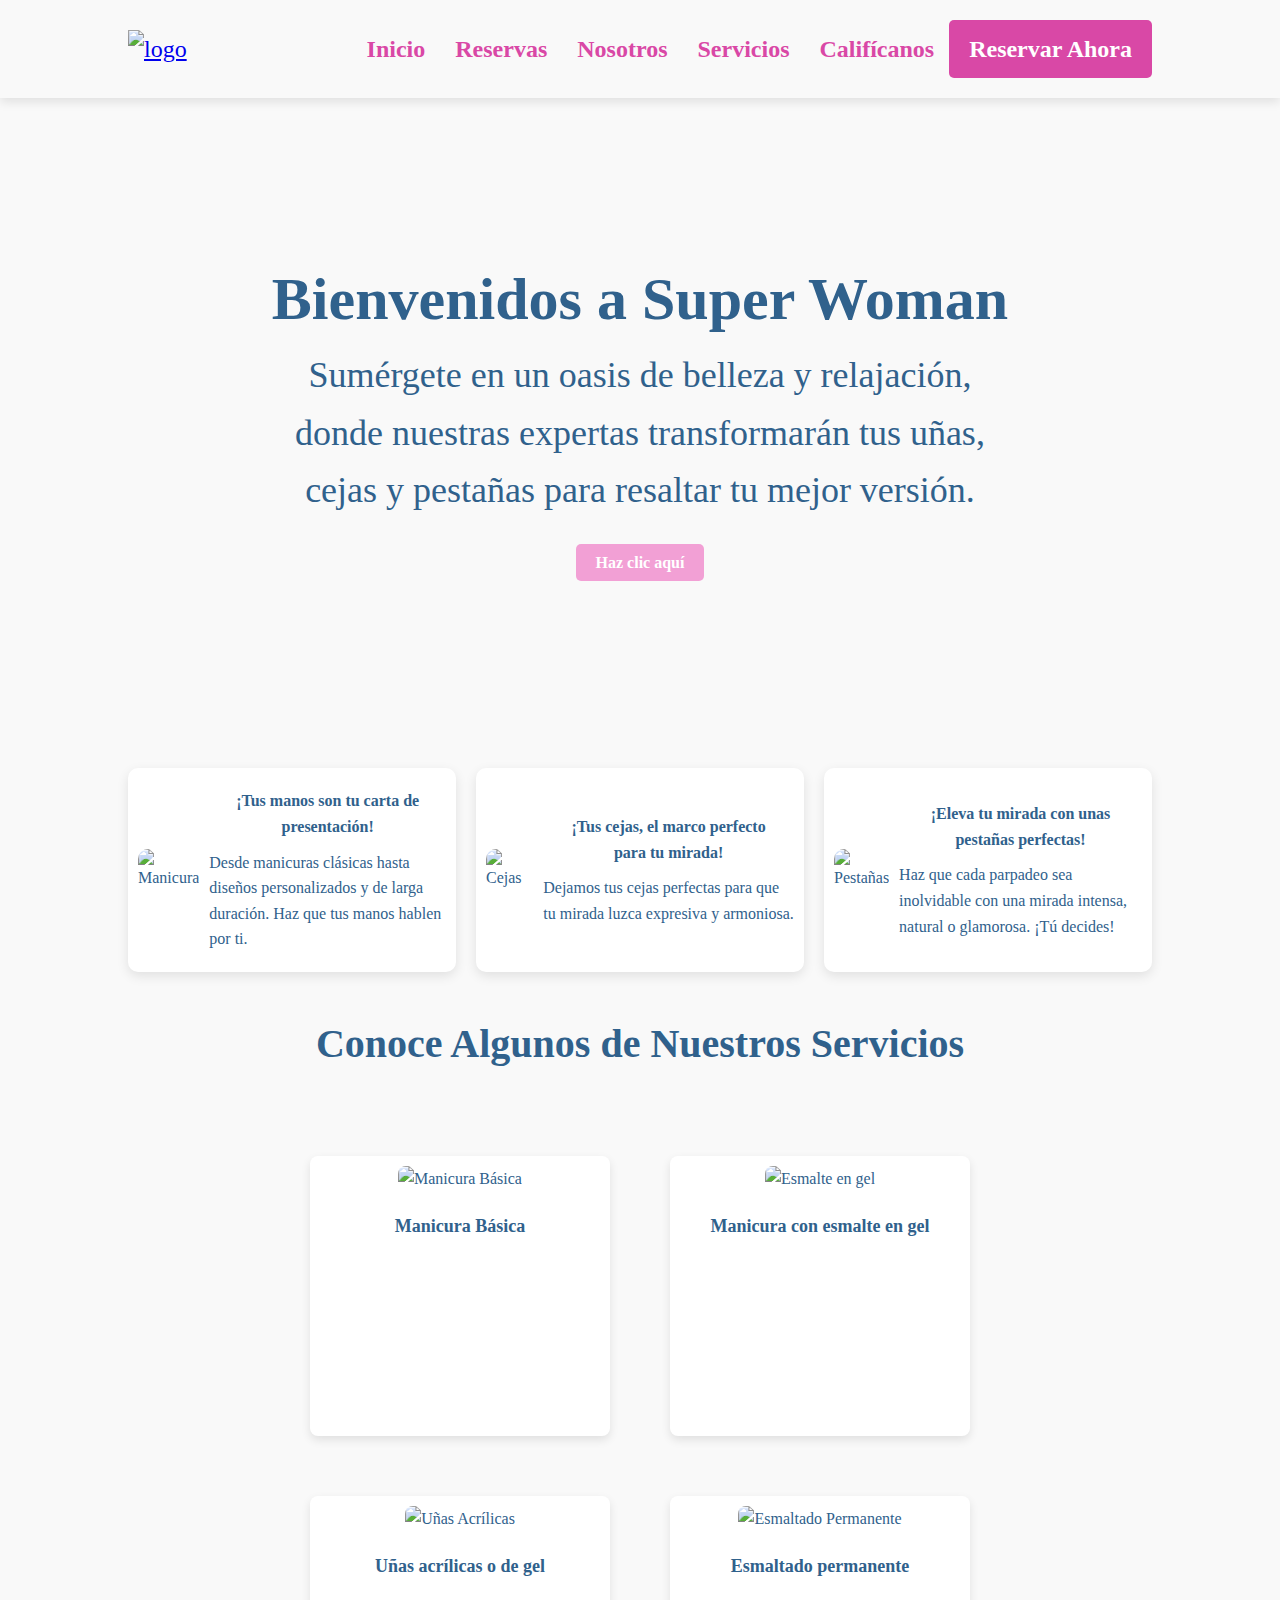
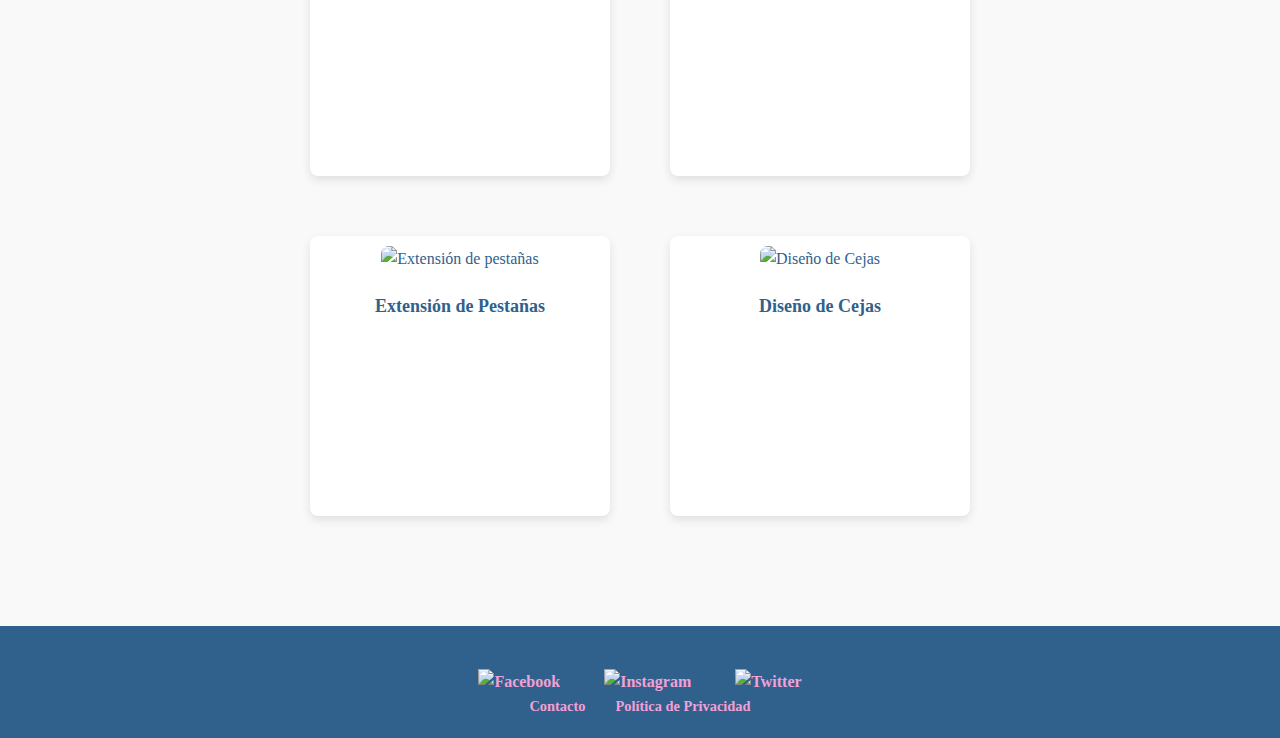
==== commit 1b3de344: "Update index.html" ====
--- a/index.html
+++ b/index.html
@@ -6,20 +6,14 @@
     <title>Super Woman Spa</title>
     <link href="https://db.onlinewebfonts.com/c/a831675c355af267d4dade89bf89e1f2?family=F29LT+Riwaya+Italic" rel="stylesheet">
     <link href="https://db.onlinewebfonts.com/c/19124edd5c00bc200fbe44c474ad012f?family=Source+Serif+Pro" rel="stylesheet">
-    <link rel="stylesheet" href="Estilos/estilos.css">
+    <link rel="stylesheet" href="Estilos/component_Page.css">
     </head>
-
-    <style> 
-        h2 {
-            text-align: center;
-        }
-    </style>
 <body>
 
 <!-- Encabezado -->
 <header>
-    <a href="Inicio.html">
-    <img src="https://raw.githubusercontent.com/MontesTapiero/SuperWoman/refs/heads/main/img/logoTransparente.png" alt="logo" width="160vh"> 
+    <a href="index.html">
+        <img src="https://raw.githubusercontent.com/MontesTapiero/SuperWoman/refs/heads/main/img/logoTransparente.png" alt="logo" width="160">
     </a>
     <nav>
         <a href="index.html">Inicio</a>
@@ -28,17 +22,27 @@
         <a href="Servicios.html">Servicios</a>
         <a href="Calificanos.html">Califícanos</a>
     </nav>
+    <button class="menu-toggle" id="menu-toggle">
+        <span class="bar"></span>
+        <span class="bar"></span>
+        <span class="bar"></span>
+    </button>
     <a href="Reservas.html" class="btn-reservar">Reservar Ahora</a>
 </header>
-<!-- Hero Section -->
-<nav class="hero">
+
+<section class="img-Principal">
     <div>
+        <h1>Bienvenidos a Super Woman</h1>
+        <p>Sumérgete en un oasis de belleza y relajación,</p>
+        <p>donde nuestras expertas transformarán tus uñas,</p>
+        <p>cejas y pestañas para resaltar tu mejor versión.</p>
         
-        <h2>Bienvenidos a Super Woman</h2><br><br>
-        <p>Sumérgete en un oasis de belleza y relajación, donde nuestras expertas transformarán tus uñas, cejas y pestañas para resaltar tu mejor versión.</p>
-        <a href="Reservas.html" class="btn-cta">Haz clic aquí</a>
     </div>
-</nav>
+    <div>
+        <a href="Reservas.html" class="btn-clicaqui">Haz clic aquí</a>
+    </div>
+</section>
+
 
 <!-- Servicios -->
 <section id="servicios" class="services-section">
@@ -78,19 +82,19 @@
             <div>
                 <h3>Manicura Básica</h3>
             <!-- Descripción del servicio -->
-            <p>Disfruta de una manicura básica que resalta la belleza natural de tus manos.</p>
+            <!-- <p>Disfruta de una manicura básica que resalta la belleza natural de tus manos.</p>
             <!-- Precio debajo del servicio -->
-            <p class="price"><strong>$40,000 - $80,000</strong></p> 
+            <!-- <p class="price"><strong>$40,000 - $80,000</strong></p>  -->
             </div>
         </div>
         <div class="extra-service-item">
             <img src="https://raw.githubusercontent.com/MontesTapiero/SuperWoman/refs/heads/main/img/EsmalteenGel.jpg" alt="Esmalte en gel">
             <div>
                 <h3>Manicura con esmalte en gel</h3>
-            <!-- Descripción del servicio -->
+            <!-- Descripción del servicio
             <p>Disfruta de una manicura con esmalte en gel que proporciona un acabado brillante y de larga duración.</p>
             <!-- Precio debajo del servicio -->
-            <p class="price"><strong>$80,000 - $150,000</strong></p> 
+            <!-- <p class="price"><strong>$80,000 - $150,000</strong></p>  -->
             </div>
         </div>
         <div class="extra-service-item">
@@ -98,9 +102,9 @@
             <div>
                 <h3>Uñas acrílicas o de gel</h3>
             <!-- Descripción del servicio -->
-            <p>Déjate consentir con unas uñas resistentes, de gran durabilidad y personalizadas a tu estilo. Ya sea en acrílico o gel, ¡resalta con unas manos perfectas y sofisticadas!</p>
+            <!-- <p>Déjate consentir con unas uñas resistentes, de gran durabilidad y personalizadas a tu estilo. Ya sea en acrílico o gel, ¡resalta con unas manos perfectas y sofisticadas!</p> -->
             <!-- Precio debajo del servicio -->
-            <p class="price"><strong>$150,000 - $300,000</strong></p> 
+            <!-- <p class="price"><strong>$150,000 - $300,000</strong></p>  -->
             </div>
         </div>
         <div class="extra-service-item">
@@ -108,9 +112,9 @@
             <div>
                 <h3>Esmaltado permanente</h3>
             <!-- Descripción del servicio -->
-            <p>Déjate consentir con unas uñas resistentes, de gran durabilidad y personalizadas a tu estilo. Ya sea en acrílico o gel, ¡resalta con unas manos perfectas y sofisticadas!</p>
+            <!-- <p>Déjate consentir con unas uñas resistentes, de gran durabilidad y personalizadas a tu estilo. Ya sea en acrílico o gel, ¡resalta con unas manos perfectas y sofisticadas!</p> -->
             <!-- Precio debajo del servicio -->
-            <p class="price"><strong>$70,000 - $120,000</strong></p> 
+            <!-- <p class="price"><strong>$70,000 - $120,000</strong></p>  -->
             </div>
         </div>
         <div class="extra-service-item">
@@ -118,9 +122,9 @@
             <div>
                 <h3>Extensión de Pestañas</h3>
                 <!-- Descripción del servicio -->
-                <p>Realza tu mirada con nuestras extensiones de pestañas, creando un look más voluminoso y natural. ¡Deslumbra con pestañas largas y definidas todo el día!</p>
+                <!-- <p>Realza tu mirada con nuestras extensiones de pestañas, creando un look más voluminoso y natural. ¡Deslumbra con pestañas largas y definidas todo el día!</p> -->
                 <!-- Precio debajo del servicio -->
-                <p class="price"><strong>$40,000 - $80,000</strong></p>
+                <!-- <p class="price"><strong>$40,000 - $80,000</strong></p> -->
             </div>
         </div>
         <div class="extra-service-item">
@@ -128,9 +132,9 @@
             <div>
                 <h3>Diseño de Cejas</h3>
                 <!-- Descripción del servicio -->
-                <p>Diseño y depilación de cejas para un look definido y armonioso. Te ayudamos a lograr unas cejas perfectas que realzan tu rostro de manera natural.</p>
+                <!-- <p>Diseño y depilación de cejas para un look definido y armonioso. Te ayudamos a lograr unas cejas perfectas que realzan tu rostro de manera natural.</p> -->
                 <!-- Precio debajo del servicio -->
-                <p class="price"><strong>$30,000 - $60,000</strong></p>
+                <!-- <p class="price"><strong>$30,000 - $60,000</strong></p> -->
             </div>
         </div>
     </div>
@@ -145,5 +149,16 @@
     </div>
     <p><a href="mailto:contacto@superwomanspa.com">Contacto</a> | <a href="Página de error.html">Política de Privacidad</a></p>
 </footer>
+<script>
+    // Obtener el botón del menú hamburguesa y el contenedor del menú
+    const menuToggle = document.getElementById('menu-toggle');
+    const nav = document.querySelector('header nav');
+
+    // Agregar un evento para alternar la clase 'open' cuando se haga clic en el botón hamburguesa
+    menuToggle.addEventListener('click', () => {
+        nav.classList.toggle('open'); // Alternar la visibilidad del menú
+    });
+</script>
+
 </body>
 </html>--- a/Estilos/component_Page.css
+++ b/Estilos/component_Page.css
@@ -0,0 +1,566 @@
+* {
+    box-sizing: border-box;
+    /* Ajusta el tamaño de los elementos para incluir el padding y el borde en el ancho total */
+    margin: 0;
+    /* Elimina el margen predeterminado de todos los elementos */
+    padding: 0;
+    /* Elimina el relleno predeterminado de todos los elementos */
+}
+
+body {
+    font-family: "Source Serif Pro";
+    /* Fuente específica para los párrafos */
+    background-color: #f9f9f9;
+    /* Color de fondo para toda la página */
+    color: #30618C;
+    /* Color de texto general */
+    line-height: 1.6;
+    /* Altura de línea para mejorar la legibilidad */
+}
+
+p {
+    font-family: "Source Serif Pro";
+    /* Fuente específica para los párrafos */
+}
+
+/* Encabezado */
+header {
+    font-size: 24px;
+    /* Tamaño de fuente para el encabezado */
+    display: flex;
+    /* Define un diseño de contenedor flexible */
+    justify-content: space-between;
+    /* Espacia los elementos en los extremos del contenedor */
+    align-items: center;
+    /* Alinea verticalmente los elementos al centro */
+    padding: 20px 10%;
+    /* Relleno alrededor del encabezado, con márgenes laterales del 10% */
+    background: transparent;
+    /* Hace que el fondo sea completamente transparente */
+    box-shadow: 0 4px 10px rgba(0, 0, 0, 0.1);
+    /* Sombra sutil debajo del encabezado */
+    position: static;
+    top: 0;
+    /* Fija el encabezado en la parte superior de la página */
+    left: 0;
+    /* Alinea el encabezado al borde izquierdo */
+    width: 100%;
+    /* Ocupa todo el ancho de la ventana */
+    z-index: 1000;
+    /* Garantiza que el encabezado esté por encima de otros elementos */
+}
+
+header h1 {
+    font-size: 1.5em;
+    /* Tamaño de fuente para el título en el encabezado */
+    font-weight: bold;
+    /* Estilo de fuente en negrita */
+    color: #30618C;
+    /* Color del título */
+}
+
+/* Estilos del menú y el botón hamburguesa */
+
+/* En dispositivos grandes (por defecto, el menú está visible) */
+header nav {
+    display: flex;
+    /* El menú de navegación estará en línea horizontal */
+    margin-left: auto;
+    /* Empuja el nav a la derecha */
+}
+
+header nav a {
+    margin: 0 15px;
+    /* Espacio entre los enlaces de navegación */
+    text-decoration: none;
+    color: #D948A6;
+    font-weight: bold;
+}
+
+/* El botón hamburguesa está oculto en pantallas grandes */
+.menu-toggle {
+    display: none;
+    /* Oculta el botón hamburguesa por defecto */
+    flex-direction: column;
+    /* Las barras de hamburguesa se apilan */
+    background: transparent;
+    border: none;
+    cursor: pointer;
+    padding: 10px;
+    justify-content: center;
+    align-items: center;
+}
+
+.menu-toggle .bar {
+    width: 30px;
+    /* Ancho de cada barra */
+    height: 4px;
+    /* Alto de cada barra */
+    background-color: #D948A6;
+    /* Color de las barras */
+    margin: 5px 0;
+    /* Espaciado entre las barras */
+}
+
+header img {
+    max-width: 100%;
+    /* Ajusta la imagen a su contenedor */
+    height: auto;
+    /* Mantiene la proporción original de la imagen */
+    margin-right: 20px;
+    /* Espacio entre el logo y la navegación */
+}
+
+.btn-reservar {
+    padding: 10px 20px;
+    /* Relleno del botón */
+    background-color: #D948A6;
+    /* Color de fondo */
+    color: #fff;
+    /* Color del texto */
+    border: none;
+    /* Elimina el borde */
+    border-radius: 5px;
+    /* Bordes redondeados */
+    cursor: pointer;
+    /* Muestra el puntero en forma de mano */
+    text-decoration: none;
+    /* Sin subrayado */
+    font-weight: bold;
+    /* Texto en negrita */
+}
+
+h1,
+h2,
+h3,
+h4,
+h5,
+h6 {
+    font-family: "Source Serif Pro";
+    /* Fuente específica para los titulos y subtitulos */
+}
+
+.img-Principal {
+    background-image: url('https://raw.githubusercontent.com/MontesTapiero/SuperWoman/refs/heads/main/img/ImagenPrincipal.jpeg');
+    /* Imagen de fondo */
+    /* background-size: cover; La imagen cubre toda la sección */
+    background-position: center;
+    /* Centra la imagen */
+    height: 70vh;
+    /* Altura del 60% de la ventana */
+    display: flex;
+    /* Diseño flexible */
+    align-items: center;
+    /* Alineación vertical centrada */
+    justify-content: center;
+    /* Alineación horizontal centrada */
+    color: #30618C;
+    /* Color del texto */
+    text-align: center;
+    /* Texto centrado */
+    display: flex;
+    justify-content: center;
+    align-items: center;
+    flex-direction: column;
+    padding: 60px 0;
+    gap: 30px;
+}
+
+.img-Principal p {
+    font-size: 36px;
+    /* Tamaño de fuente para el encabezado */
+    text-align: center
+        /* Centra el texto */
+}
+
+.img-Principal .btn-clicaqui {
+    padding: 10px 20px;
+    /* Relleno del botón */
+    background-color: #F2A0D5;
+    /* Color de fondo */
+    color: #fff;
+    /* Color del texto */
+    border: none;
+    /* Elimina el borde */
+    border-radius: 5px;
+    /* Bordes redondeados */
+    cursor: pointer;
+    /* Muestra el puntero en forma de mano */
+    text-decoration: none;
+    /* Sin subrayado */
+    font-weight: bold;
+    /* Texto en negrita */
+}
+h1 {
+    font-size: 60px;
+    /* Tamaño de fuente para el encabezado */
+    font-weight: bold;
+    /* Hace que el texto esté en negrita */
+}
+
+h2 {
+    font-size: 40px;
+    /* Tamaño de fuente para el encabezado */
+    font-weight: bold;
+    /* Hace que el texto esté en negrita */
+    text-align: center;
+}
+
+h3 {
+    font-size: 18px;
+    /* Tamaño de fuente para el encabezado */
+    font-weight: bold;
+    /* Hace que el texto esté en negrita */
+    text-align: center;
+    margin-top: 10px;
+    /* Margen superior de 10px */
+    margin-bottom: 30px;
+    /* Espacio en la parte inferior si lo deseas */
+    margin-left: 20px;
+    /* Espacio a la izquierda si lo deseas */
+    margin-right: 20px;
+    /* Espacio a la derecha si lo deseas */
+}
+
+/* Sección de servicios */
+.services-section {
+    padding: 40px 10%;
+    /* Relleno para la sección */
+    text-align: center;
+    /* Texto centrado */
+    width: auto;
+    height: auto;
+}
+
+.service-container {
+    width: 100%;
+    display: flex;
+    /* Contenedor flexible */
+    flex-wrap: wrap;
+    /* Permite que los elementos se ajusten en múltiples filas */
+    gap: 20px;
+    /* Espacio entre los elementos */
+    justify-content: center;
+}
+
+.service-item {
+    width: 100%;
+    background-color: #fff;
+    /* Fondo blanco */
+    border-radius: 10px;
+    /* Bordes redondeados */
+    flex: 1 1 calc(33.333% - 20px);
+    /* Elementos con ancho ajustable */
+    padding: 10px;
+    /* Relleno del contenedor */
+    box-shadow: 0 4px 12px rgba(0, 0, 0, 0.1);
+    /* Sombra del contenedor */
+    text-align: left;
+    /* Texto alineado a la izquierda */
+    display: flex;
+    /* Contenedor flexible */
+    align-items: center;
+    /* Elementos centrados verticalmente */
+    gap: 10px;
+    /* Espacio entre los elementos internos */
+}
+
+.service-item img {
+    width: 30%;
+    /* Ancho del 30% del contenedor */
+    height: auto;
+    /* Mantiene la proporción */
+    border-radius: 10px;
+    /* Bordes redondeados */
+    max-width: 100%;
+    /* Limita el ancho al contenedor */
+}
+
+.services-section h2 {
+    font-size: 1.8em;
+    /* Tamaño de fuente */
+    margin-bottom: 20px;
+    /* Espacio debajo del título */
+    font-weight: bold;
+    /* Negrita */
+    color: #30618C;
+    /* Color del título */
+}
+
+.service-item h3 {
+    font-size: 1rem;
+    /* Tamaño de fuente */
+    font-weight: bold;
+    /* Negrita */
+    margin-bottom: 10px;
+    /* Espacio debajo del título */
+    color: #30618C;
+    /* Color del título */
+    align-items: flex-start;
+}
+
+.service-item p {
+    font-size: 1em;
+    /* Tamaño de fuente */
+    color: #30618C;
+    /* Color del texto */
+    margin-bottom: 10px;
+    /* Espacio debajo del párrafo */
+}
+
+/* Servicios adicionales */
+.extra-services {
+    display: flex;
+    /* Contenedor flexible */
+    gap: 50px;
+    /* Espacio entre los elementos */
+    justify-content: center;
+    /* Distribuye los elementos de manera uniforme */
+    margin-top: 20px;
+    /* Espacio superior */
+    flex-wrap: wrap;
+    /* Permite que los elementos se ajusten en varias filas si es necesario */
+}
+
+.extra-services .extra-service-item {
+    text-align: center;
+    /* Centra el texto */
+    justify-content: center;
+    background-color: #fff;
+    /* Fondo blanco */
+    padding: 10px;
+    /* Relleno dentro del contenedor */
+    border-radius: 8px;
+    /* Bordes redondeados */
+    width: 300px;
+    /* Ancho fijo para cada elemento */
+    height: 280px;
+    /* Altura fija para cada elemento */
+    box-shadow: 0 4px 10px rgba(0, 0, 0, 0.1);
+    /* Sombra debajo del elemento */
+    margin: 20px;
+    /* Espacio de 20px alrededor de cada elemento */
+}
+
+.extra-service-item img {
+    width: 100%;
+    /* Imagen ocupa el ancho completo del contenedor */
+    border-radius: 8px;
+    /* Bordes redondeados */
+    margin-bottom: 10px;
+    /* Espacio debajo de la imagen */
+    height: 70%;
+    /* Mantiene la proporción original */
+}
+
+.extra-services h4 {
+    font-size: 1em;
+    /* Tamaño de fuente */
+    font-weight: bold;
+    /* Texto en negrita */
+    color: #30618C;
+    /* Color del título */
+}
+
+.extra-services p {
+    font-size: 0.9em;
+    /* Tamaño de fuente */
+    color: #30618C;
+    /* Color del texto */
+}
+
+/* Estilos para el footer */
+footer {
+    background-color: #30618C;
+    /* Fondo oscuro */
+    color: #fff;
+    /* Color del texto */
+    text-align: center;
+    /* Texto centrado */
+    padding: 20px;
+    /* Relleno del footer */
+    position: relative;
+    /* Posiciona el footer en relación a su contenedor */
+    bottom: 0;
+    /* Coloca el footer en la parte inferior */
+    width: 100%;
+    /* Ancho completo de la ventana */
+}
+
+footer a {
+    color: #F2A0D5;
+    /* Color de los enlaces */
+    text-decoration: none;
+    /* Sin subrayado */
+    margin: 0 10px;
+    /* Espacio lateral entre enlaces */
+    font-weight: bold;
+    /* Negrita */
+}
+
+footer a:hover {
+    text-decoration: underline;
+    /* Subrayado al pasar el cursor */
+}
+
+footer .social-icons img {
+    width: 30px;
+    /* Ancho de los íconos sociales */
+    margin: 0 10px;
+    /* Espacio entre íconos */
+}
+
+/* Para pantallas pequeñas */
+/* Estilos generales para pantallas pequeñas */
+@media (max-width: 768px) {
+    header {
+        flex-direction: column;
+        align-items: flex-start;
+    }
+
+    nav {
+        display: none;
+        flex-direction: column;
+        gap: 15px;
+        width: 100%;
+        padding-top: 20px;
+    }
+
+    nav a {
+        font-size: 1.2rem;
+    }
+
+    .menu-toggle {
+        display: flex;
+    }
+
+    .btn-reservar {
+        width: 100%;
+        text-align: center;
+        margin-top: 20px;
+    }
+
+    .img-Principal h1 {
+        font-size: 2.5em;
+    }
+
+    .img-Principal p {
+        font-size: 1.1em;
+    }
+
+    .img-Principal .btn-clicaqui {
+        padding: 10px 20px;
+        font-size: 1.1em;
+    }
+    body {
+        font-size: 14px;
+        /* Ajuste de tamaño de fuente */
+    }
+
+    h1 {
+        font-size: 28px;
+        /* Ajusta el tamaño de los encabezados */
+    }
+
+    h2 {
+        font-size: 24px;
+    }
+
+    h3 {
+        font-size: 16px;
+    }
+
+    .services-section {
+        padding: 20px 5%;
+    }
+
+    .service-container {
+        gap: 10px;
+    }
+
+    .service-item {
+        width: 100%;
+        /* Hace que los items se muestren en una sola columna */
+        flex: 1 1 100%;
+        /* Se ajusta a todo el ancho */
+        margin-bottom: 20px;
+    }
+
+    .service-item img {
+        width: 100%;
+        /* Hace que la imagen ocupe todo el ancho */
+    }
+    .img-Principal {
+        height: 50vh;
+        /* Reduce la altura en dispositivos móviles */
+    }
+    .extra-services {
+        gap: 20px;
+        /* Reduce el espacio entre los elementos */
+    }
+
+    .extra-service-item {
+        width: 100%;
+        /* Hace que los elementos se ajusten a todo el ancho disponible */
+        height: auto;
+        /* Ajusta la altura automáticamente */
+        margin-top: 10px;
+    }
+
+    footer {
+        padding: 10px;
+        /* Reducir el padding en pantallas pequeñas */
+    }
+
+    footer .social-icons img {
+        width: 25px;
+        /* Reducir el tamaño de los íconos sociales */
+    }
+}
+
+@media screen and (max-width: 480px) {
+    header {
+        padding: 10px;
+    }
+
+    header a img {
+        width: 120px;
+        /* Ajusta el logo */
+    }
+
+    nav {
+        display: none;
+        width: 100%;
+    }
+
+    nav a {
+        font-size: 1.2rem;
+        text-align: center;
+    }
+
+    .menu-toggle {
+        display: flex;
+    }
+
+    .btn-reservar {
+        width: 100%;
+        text-align: center;
+        margin-top: 20px;
+        padding: 12px 20px;
+    }
+
+    
+
+    .img-Principal h1 {
+        font-size: 2em;
+    }
+
+    .img-Principal p {
+        font-size: 1em;
+    }
+
+    .btn-clicaqui {
+        font-size: 1.1em;
+        
+    }
+}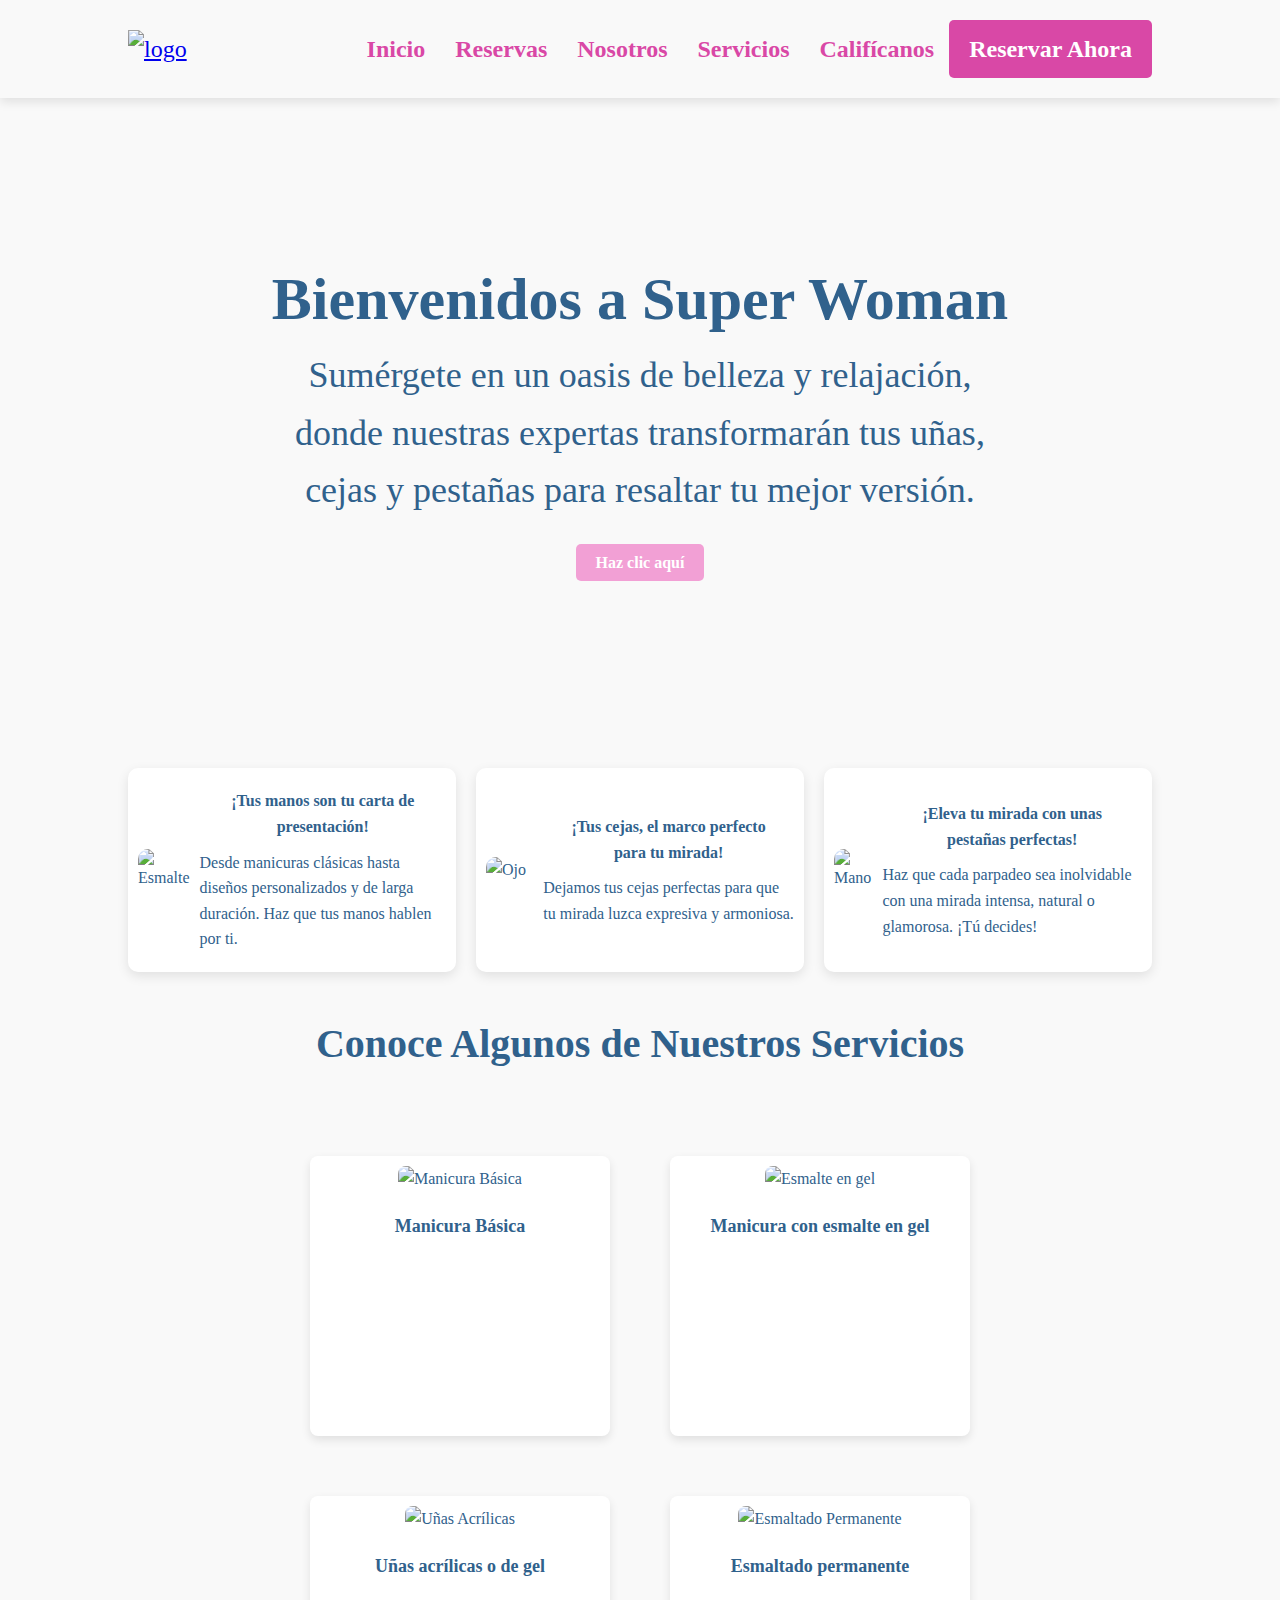
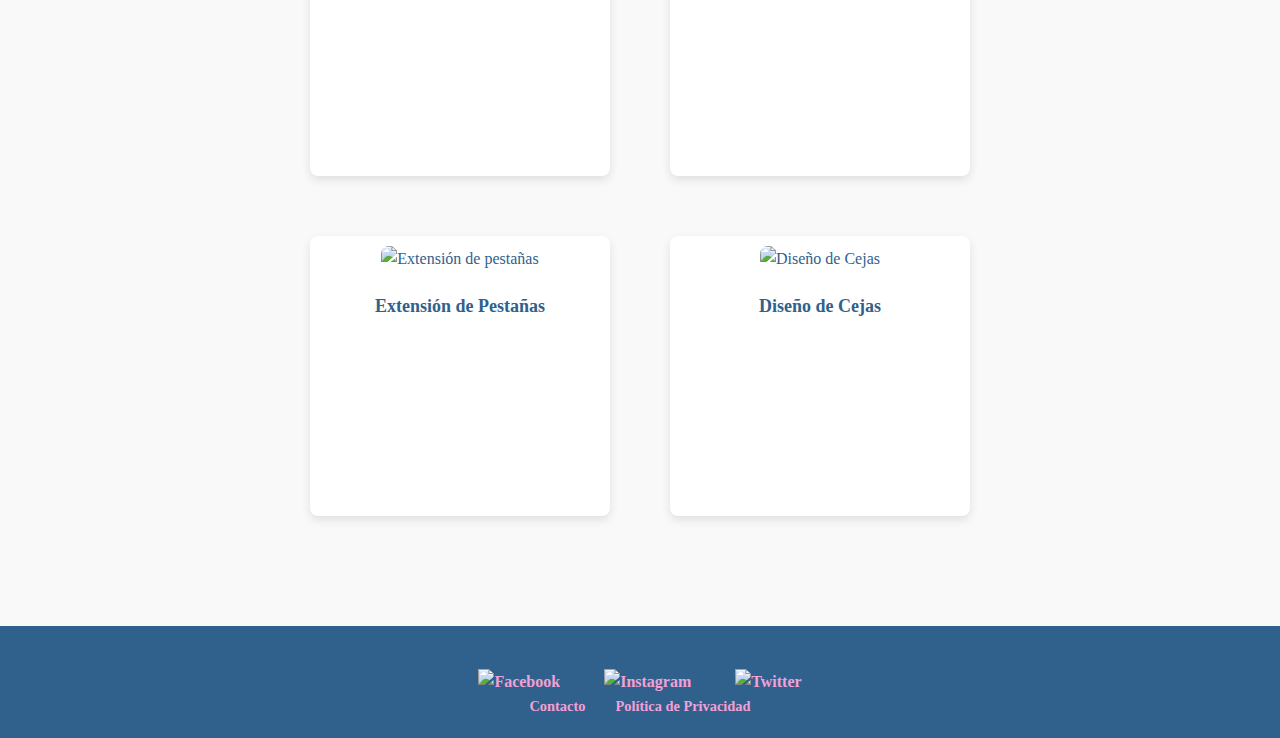
==== commit 620ce8eb: "." ====
--- a/index.html
+++ b/index.html
@@ -7,6 +7,7 @@
     <link href="https://db.onlinewebfonts.com/c/a831675c355af267d4dade89bf89e1f2?family=F29LT+Riwaya+Italic" rel="stylesheet">
     <link href="https://db.onlinewebfonts.com/c/19124edd5c00bc200fbe44c474ad012f?family=Source+Serif+Pro" rel="stylesheet">
     <link rel="stylesheet" href="Estilos/component_Page.css">
+    
     </head>
 <body>
 
@@ -49,21 +50,21 @@
 
     <div class="service-container">
         <div class="service-item">
-            <img src="https://raw.githubusercontent.com/MontesTapiero/SuperWoman/refs/heads/main/img/Esmalteconuñas.jpg" alt="Manicura">
+            <img src="https://raw.githubusercontent.com/MontesTapiero/SuperWoman/refs/heads/main/img/Esmalteilus.png" alt="Esmalte">
             <div>
                 <h3>¡Tus manos son tu carta de presentación!</h3>
                 <p>Desde manicuras clásicas hasta diseños personalizados y de larga duración. Haz que tus manos hablen por ti.</p>
             </div>
         </div>
         <div class="service-item">
-            <img src="https://raw.githubusercontent.com/MontesTapiero/SuperWoman/refs/heads/main/img/Cejas.jpg" alt="Cejas">
+            <img src="https://raw.githubusercontent.com/MontesTapiero/SuperWoman/refs/heads/main/img/Ojosilus.png" alt="Ojo">
             <div>
                 <h3>¡Tus cejas, el marco perfecto para tu mirada!</h3>
                 <p>Dejamos tus cejas perfectas para que tu mirada luzca expresiva y armoniosa.</p>
             </div>
         </div>
         <div class="service-item">
-            <img src="https://raw.githubusercontent.com/MontesTapiero/SuperWoman/refs/heads/main/img/Pestañas.jpg" alt="Pestañas">
+            <img src="https://raw.githubusercontent.com/MontesTapiero/SuperWoman/refs/heads/main/img/Manoilus.png" alt="Mano">
             <div>
                 <h3>¡Eleva tu mirada con unas pestañas perfectas!</h3>
                 <p>Haz que cada parpadeo sea inolvidable con una mirada intensa, natural o glamorosa. ¡Tú decides!</p>
@@ -161,4 +162,5 @@
 </script>
 
 </body>
+
 </html>